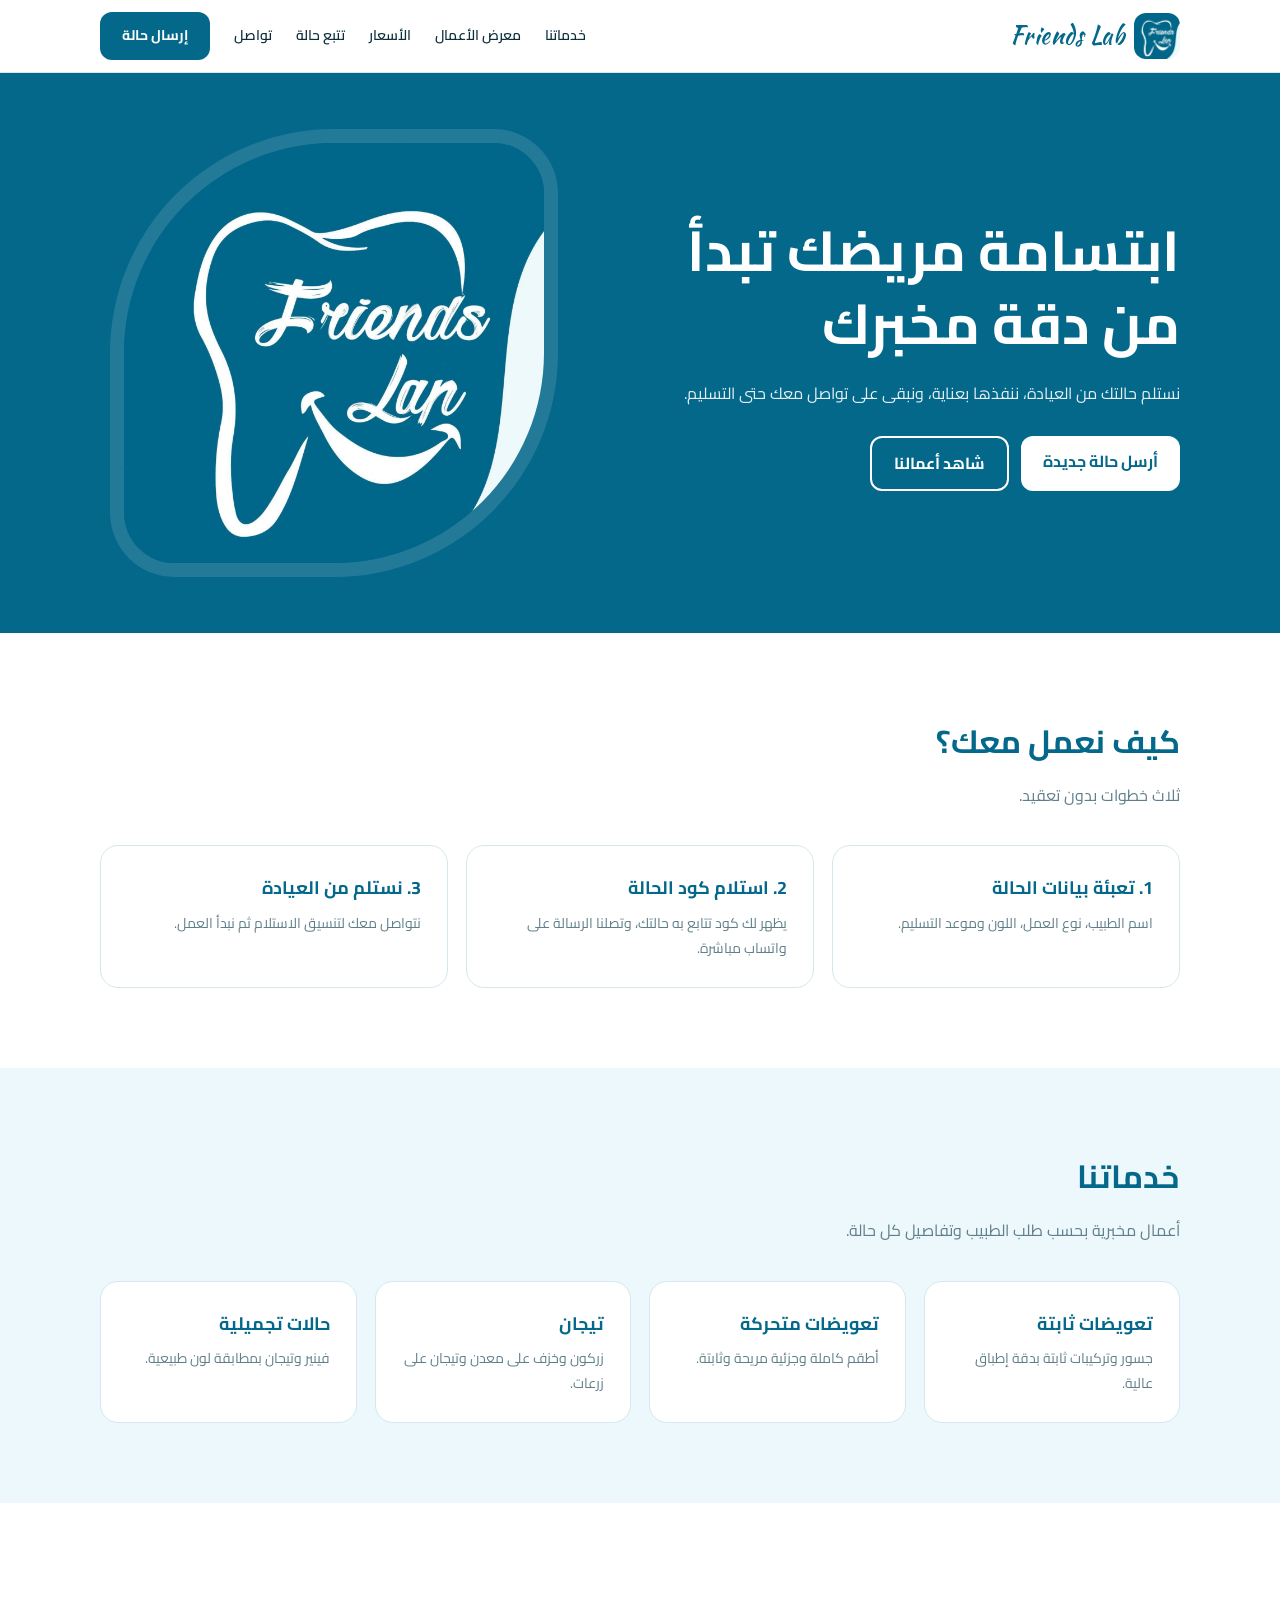
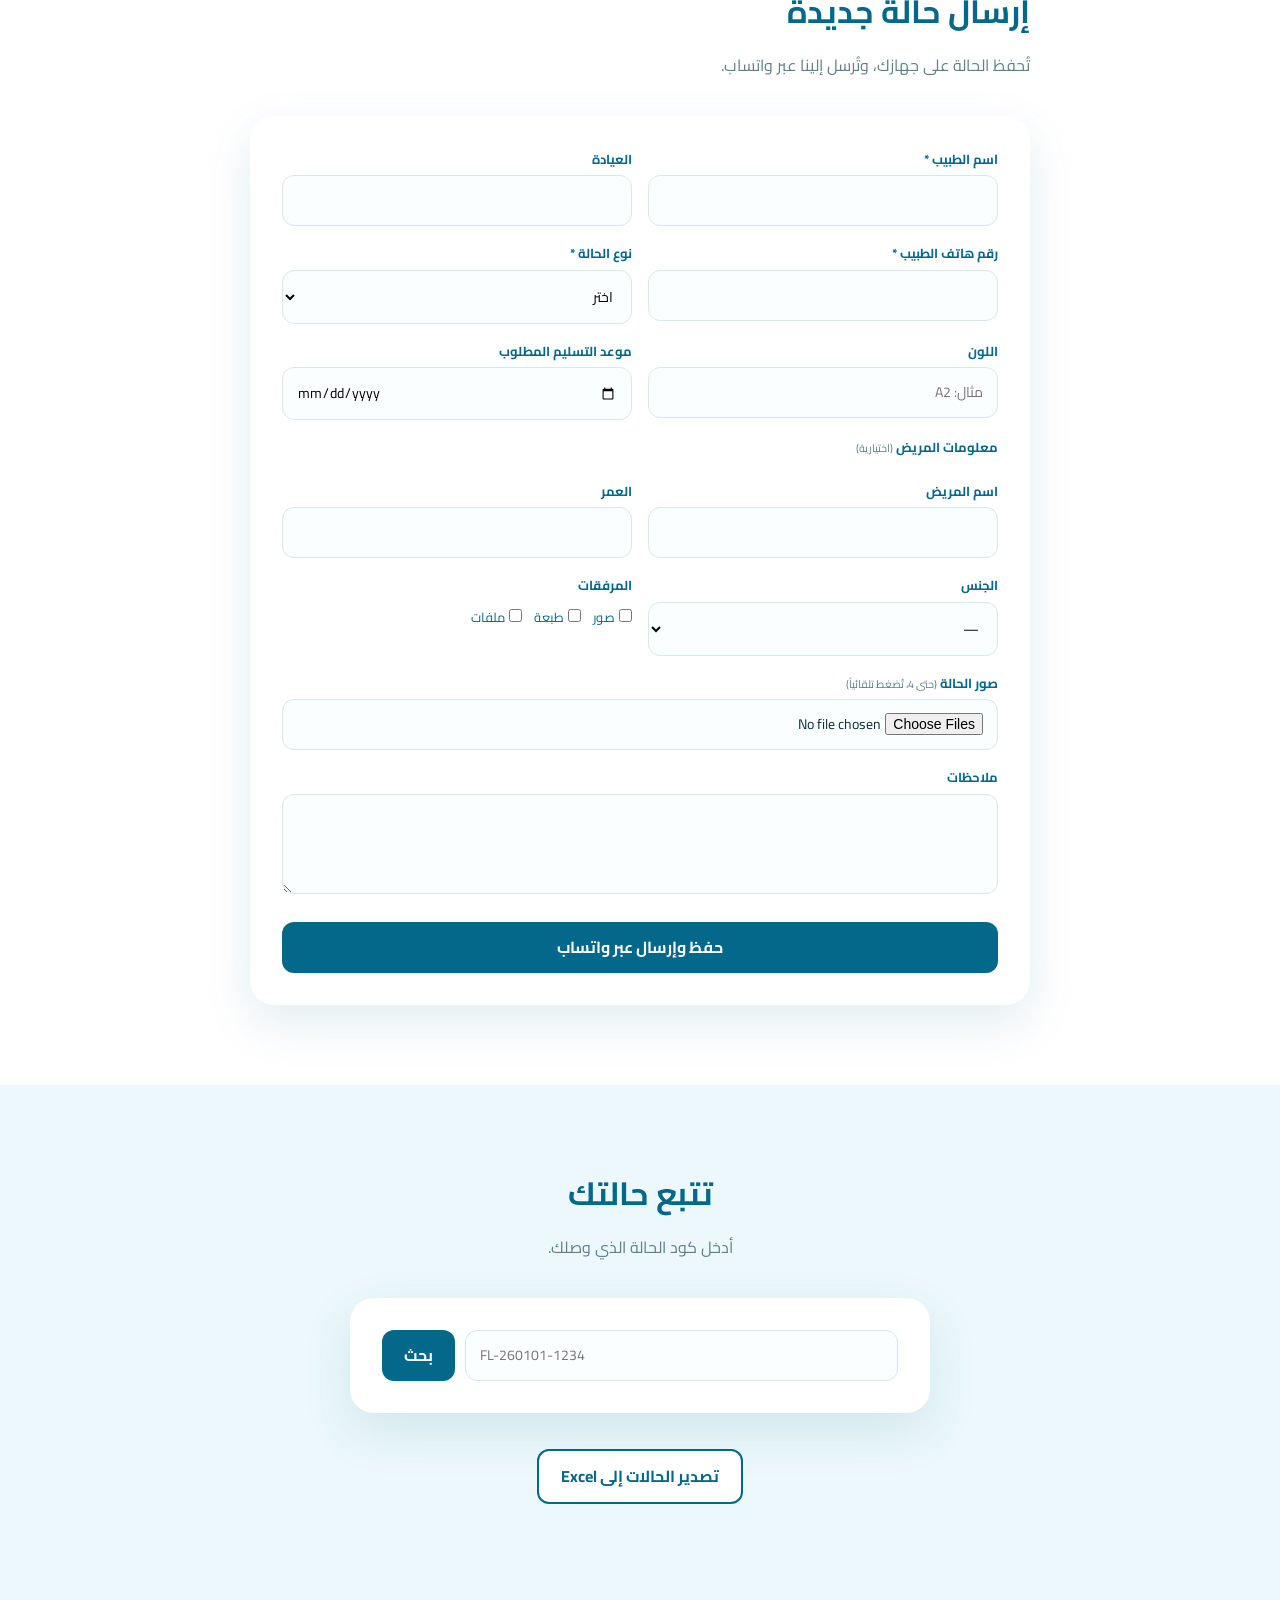
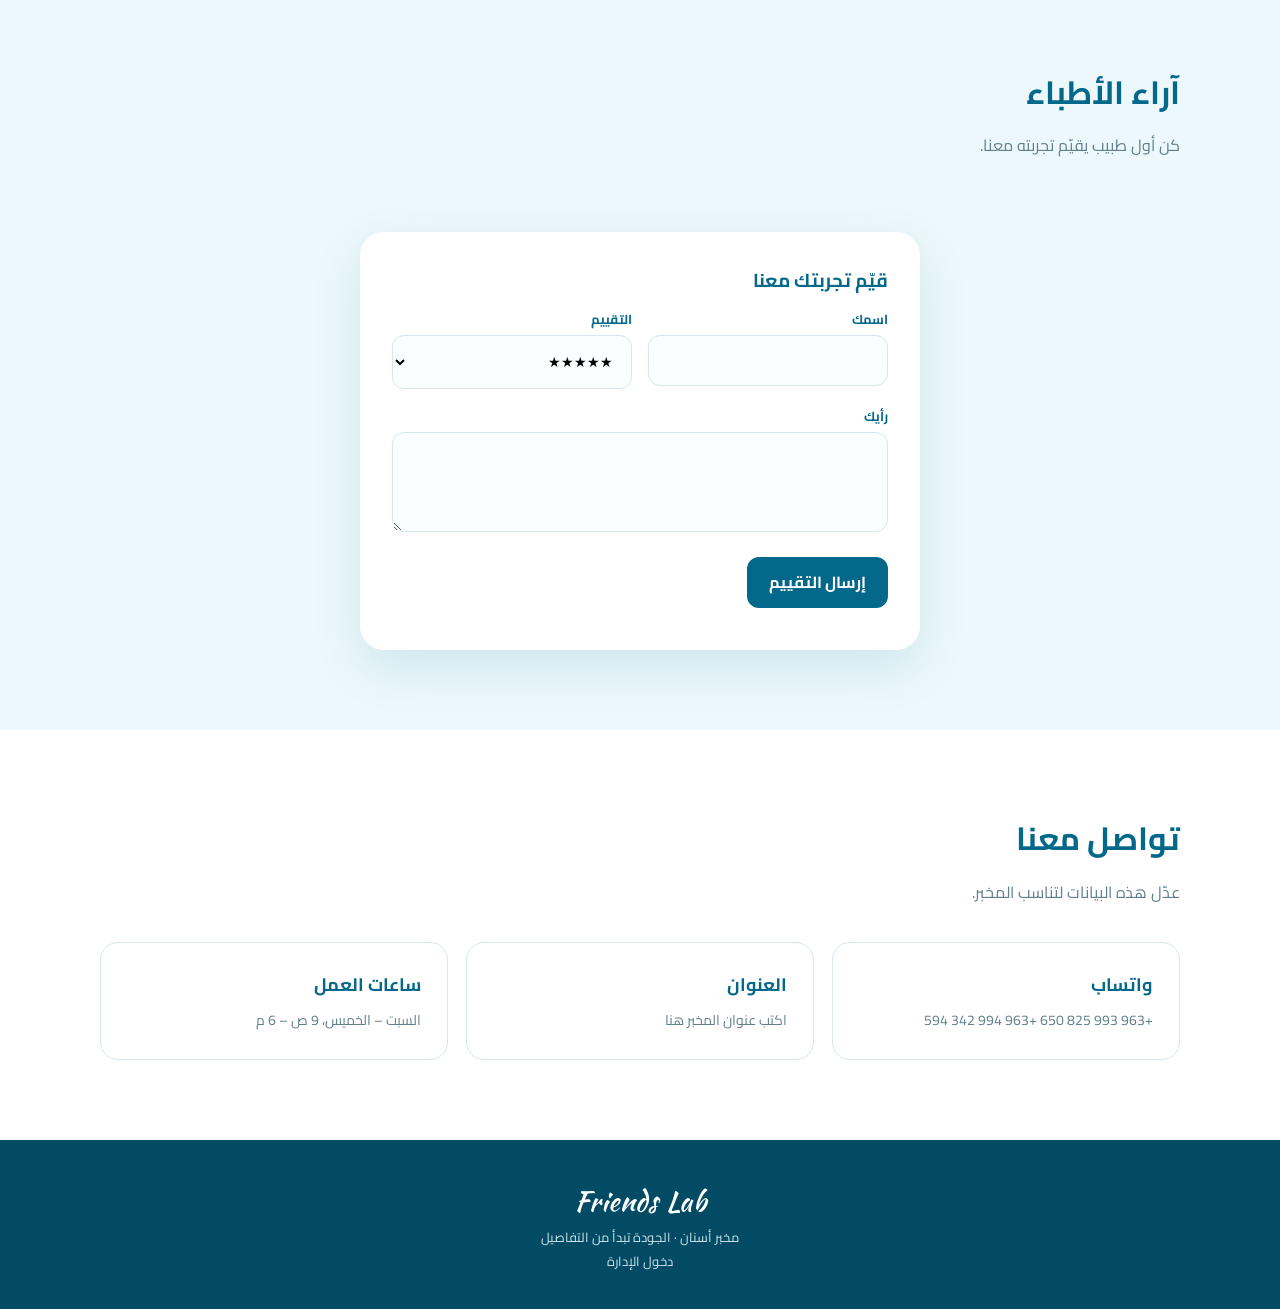
==== index.html @ d5b08482 "Add WhatsApp contact numbers to contact section" ====
<!DOCTYPE html><html lang="ar" dir="rtl"><head><meta charset="UTF-8"><meta name="viewport" content="width=device-width,initial-scale=1"><link rel="icon" href="assets/logo.jpg"><link href="https://fonts.googleapis.com/css2?family=Cairo:wght@400;600;700;800&family=Kaushan+Script&display=swap" rel="stylesheet"><link rel="stylesheet" href="css/style.css"><title>Friends Lab | مخبر أسنان</title><meta name="description" content="Friends Lab - مخبر أسنان متخصص، يسهّل استقبال الحالات من الأطباء."></head><body>
<nav><div class="wrap"><a href="index.html" class="brand script"><img src="assets/logo.jpg" alt="شعار Friends Lab">Friends Lab</a><div class="links"><a href="index.html#services">خدماتنا</a><a href="gallery.html">معرض الأعمال</a><a href="prices.html">الأسعار</a><a href="index.html#track">تتبع حالة</a><a href="index.html#contact">تواصل</a><a href="index.html#send" class="cta">إرسال حالة</a></div></div></nav>
<header class="hero"><div class="wrap"><div>
<h1>ابتسامة مريضك تبدأ من دقة مخبرك</h1>
<p>نستلم حالتك من العيادة، ننفذها بعناية، ونبقى على تواصل معك حتى التسليم.</p>
<div class="btns"><a href="#send" class="btn">أرسل حالة جديدة</a><a href="gallery.html" class="btn ghost">شاهد أعمالنا</a></div>
</div><img class="hero-logo" src="assets/logo.jpg" alt="Friends Lab"></div></header>

<section><div class="wrap"><h2>كيف نعمل معك؟</h2><p class="lead">ثلاث خطوات بدون تعقيد.</p>
<div class="grid g3">
<div class="card"><h3>1. تعبئة بيانات الحالة</h3><p>اسم الطبيب، نوع العمل، اللون وموعد التسليم.</p></div>
<div class="card"><h3>2. استلام كود الحالة</h3><p>يظهر لك كود تتابع به حالتك، وتصلنا الرسالة على واتساب مباشرة.</p></div>
<div class="card"><h3>3. نستلم من العيادة</h3><p>نتواصل معك لتنسيق الاستلام ثم نبدأ العمل.</p></div>
</div></div></section>

<section class="tint" id="services"><div class="wrap"><h2>خدماتنا</h2><p class="lead">أعمال مخبرية بحسب طلب الطبيب وتفاصيل كل حالة.</p>
<div class="grid g4">
<div class="card"><h3>تعويضات ثابتة</h3><p>جسور وتركيبات ثابتة بدقة إطباق عالية.</p></div>
<div class="card"><h3>تعويضات متحركة</h3><p>أطقم كاملة وجزئية مريحة وثابتة.</p></div>
<div class="card"><h3>تيجان</h3><p>زركون وخزف على معدن وتيجان على زرعات.</p></div>
<div class="card"><h3>حالات تجميلية</h3><p>فينير وتيجان بمطابقة لون طبيعية.</p></div>
</div></div></section>

<section id="send"><div class="wrap" style="max-width:820px"><h2>إرسال حالة جديدة</h2><p class="lead">تُحفظ الحالة على جهازك، وتُرسل إلينا عبر واتساب.</p>
<form id="caseForm"><div class="f2">
<div><label for="d">اسم الطبيب *</label><input id="d" name="doctor" required></div>
<div><label for="c">العيادة</label><input id="c" name="clinic"></div>
<div><label for="p">رقم هاتف الطبيب *</label><input id="p" name="phone" type="tel" required></div>
<div><label for="t">نوع الحالة *</label><select id="t" name="type" required><option value="">اختر</option><option>تاج</option><option>جسر</option><option>تعويض متحرك</option><option>تجميلي</option><option>أخرى</option></select></div>
<div><label for="s">اللون</label><input id="s" name="shade" placeholder="مثال: A2"></div>
<div><label for="du">موعد التسليم المطلوب</label><input id="du" name="due" type="date"></div>
<div class="full"><label>معلومات المريض <small style="font-weight:400;color:var(--muted)">(اختيارية)</small></label></div>
<div><label for="pt">اسم المريض</label><input id="pt" name="patient"></div>
<div><label for="ag">العمر</label><input id="ag" name="age" type="number" min="0" max="120"></div>
<div><label for="ge">الجنس</label><select id="ge" name="gender"><option value="">—</option><option>ذكر</option><option>أنثى</option></select></div>
<div><label>المرفقات</label><label class="chk"><input type="checkbox" name="att" value="صور">صور</label><label class="chk"><input type="checkbox" name="att" value="طبعة">طبعة</label><label class="chk"><input type="checkbox" name="att" value="ملفات أخرى">ملفات</label></div>
<div class="full"><label for="im">صور الحالة <small style="font-weight:400;color:var(--muted)">(حتى 4، تُضغط تلقائياً)</small></label><input id="im" name="im" type="file" accept="image/*" multiple></div>
<div class="full"><label for="n">ملاحظات</label><textarea id="n" name="notes"></textarea></div>
</div>
<button class="btn" style="width:100%;margin-top:20px">حفظ وإرسال عبر واتساب</button>
<div class="done" id="done"><h3>تم حفظ الحالة</h3><div class="code" id="codeOut"></div><p>اطبع الورقة وأرفقها مع الحالة، واكتب الكود على الحالة الفيزيائية.</p><div class="btns" style="justify-content:center"><a class="btn" id="sheetLink" target="_blank">ورقة الحالة (طباعة / PDF)</a><a class="btn wa" id="waLink" target="_blank" rel="noopener">أرسل عبر واتساب</a></div><p style="margin-top:10px;font-size:13px">أرفق صور الحالة في محادثة واتساب.</p></div>
</form></div></section>

<section class="tint" id="track"><div class="wrap" style="max-width:620px;text-align:center"><h2>تتبع حالتك</h2><p class="lead" style="margin-inline:auto">أدخل كود الحالة الذي وصلك.</p>
<form id="trackForm" class="row"><input id="trackCode" placeholder="FL-260101-1234" style="direction:ltr" required><button class="btn">بحث</button></form><div id="trackOut"></div>
<button class="btn ghost" id="exportBtn" style="margin-top:20px">تصدير الحالات إلى Excel</button></div></section>

<section class="tint"><div class="wrap"><h2>آراء الأطباء</h2><div class="grid g3" id="reviews"></div>
<form id="reviewForm" style="max-width:560px;margin:36px auto 0"><h3 style="color:var(--blue);margin-bottom:10px">قيّم تجربتك معنا</h3><div class="f2"><div><label for="rn">اسمك</label><input id="rn" name="name" required></div><div><label for="rs">التقييم</label><select id="rs" name="stars"><option value="5">★★★★★</option><option value="4">★★★★☆</option><option value="3">★★★☆☆</option></select></div><div class="full"><label for="rt">رأيك</label><textarea id="rt" name="text" required></textarea></div></div><button class="btn" style="margin-top:16px">إرسال التقييم</button><p id="rthanks" style="margin-top:10px;color:var(--muted)"></p></form></div></section>
<section id="contact"><div class="wrap"><h2>تواصل معنا</h2><p class="lead">عدّل هذه البيانات لتناسب المخبر.</p>
<div class="grid g3"><div class="card"><h3>واتساب</h3><p><a data-wa target="_blank" rel="noopener">+963 993 825 650
+963 994 342 594</a></p></div><div class="card"><h3>العنوان</h3><p>اكتب عنوان المخبر هنا</p></div><div class="card"><h3>ساعات العمل</h3><p>السبت – الخميس، 9 ص – 6 م</p></div></div></div></section>
<footer><div class="script">Friends Lab</div><p>مخبر أسنان · الجودة تبدأ من التفاصيل</p><p><a href="admin.html">دخول الإدارة</a></p></footer><script src="js/main.js"></script></body></html>
---- css/style.css ----
/* هوية Friends Lab: أزرق البترول من الشعار + أبيض + جليدي فاتح */
:root{--blue:#04688a;--deep:#034b64;--ice:#ecf8fb;--ink:#0d2f3b;--muted:#5f7f8a;--line:#d5e8ee;--r:18px}
*{box-sizing:border-box;margin:0;padding:0}
html{scroll-behavior:smooth}
body{font-family:Cairo,sans-serif;background:#fff;color:var(--ink);line-height:1.8}
a{color:inherit;text-decoration:none}
.script{font-family:'Kaushan Script',cursive;letter-spacing:.5px}
.wrap{max-width:1120px;margin:auto;padding:0 20px}
section{padding:80px 0}
h2{font-size:32px;color:var(--blue);margin-bottom:10px}
.lead{color:var(--muted);max-width:620px;margin-bottom:36px}
nav{position:sticky;top:0;z-index:50;background:rgba(255,255,255,.95);backdrop-filter:blur(10px);border-bottom:1px solid var(--line)}
nav .wrap{display:flex;align-items:center;justify-content:space-between;height:72px}
.brand{display:flex;align-items:center;gap:10px;color:var(--blue);font-size:24px}
.brand img{width:46px;height:46px;border-radius:12px}
.links{display:flex;gap:24px;align-items:center;font-size:14px;font-weight:600}
.links a:hover{color:var(--blue)}
.links .cta,.btn{background:var(--blue);color:#fff;padding:11px 22px;border-radius:12px;border:0;cursor:pointer;font:inherit;font-weight:700;display:inline-block}
.btn:hover,.cta:hover{background:var(--deep)}
.btn.ghost{background:#fff;color:var(--blue);border:2px solid var(--blue)}
.btn.wa{background:#1faa59}
.hero{background:var(--blue);color:#fff;padding:0;overflow:hidden}
.hero .wrap{display:grid;grid-template-columns:1.1fr .9fr;gap:40px;align-items:center;min-height:560px}
.hero h1{font-size:clamp(34px,5vw,56px);line-height:1.3;margin-bottom:18px}
.hero p{opacity:.9;max-width:520px;margin-bottom:28px}
.hero .btn{background:#fff;color:var(--blue)}
.hero .btn.ghost{background:transparent;color:#fff;border-color:#fff}
.hero-logo{border-radius:50% 12% 50% 12%;width:100%;max-width:420px;margin:auto;display:block;box-shadow:0 0 0 14px rgba(255,255,255,.12)}
.btns{display:flex;gap:12px;flex-wrap:wrap}
.grid{display:grid;gap:18px}
.g3{grid-template-columns:repeat(3,1fr)}.g4{grid-template-columns:repeat(4,1fr)}
.card{border:1px solid var(--line);border-radius:var(--r);padding:26px;background:#fff}
.card h3{color:var(--blue);font-size:18px;margin-bottom:6px}
.card p{color:var(--muted);font-size:14px}
.tint{background:var(--ice)}
form{background:#fff;border-radius:24px;padding:32px;box-shadow:0 18px 50px rgba(4,104,138,.12)}
.f2{display:grid;grid-template-columns:1fr 1fr;gap:16px}
.full{grid-column:1/-1}
label{display:block;font-size:13px;font-weight:700;color:var(--blue);margin-bottom:4px}
input,select,textarea{width:100%;padding:12px 14px;border:1px solid var(--line);border-radius:12px;font:inherit;font-size:14px;background:#fbfeff}
input:focus,select:focus,textarea:focus{outline:2px solid var(--blue);border-color:var(--blue)}
textarea{min-height:100px}
.done{display:none;margin-top:20px;background:var(--ice);border-radius:16px;padding:22px;text-align:center}
.done.on{display:block}
.code{display:inline-block;background:#fff;padding:8px 18px;border-radius:10px;font-weight:800;font-size:20px;color:var(--blue);margin:8px 0;direction:ltr}
.row{display:flex;gap:10px}.row input{flex:1}
#trackOut{margin-top:16px;color:var(--muted)}
.filters{display:flex;gap:10px;flex-wrap:wrap;margin-bottom:28px}
.filters button{border:1px solid var(--line);background:#fff;padding:8px 18px;border-radius:30px;cursor:pointer;font:inherit;font-weight:600;color:var(--blue)}
.filters button.on{background:var(--blue);color:#fff}
.work{aspect-ratio:4/3;border-radius:var(--r);background:linear-gradient(135deg,var(--ice),#cfe9f1);position:relative;overflow:hidden;cursor:zoom-in}
.work img{width:100%;height:100%;object-fit:cover;display:block}
.work span{position:absolute;inset:auto 0 0;background:linear-gradient(transparent,rgba(3,75,100,.85));color:#fff;padding:22px 14px 10px;font-weight:700;font-size:14px}
#lb{position:fixed;inset:0;background:rgba(3,40,55,.92);display:none;place-items:center;z-index:99;cursor:zoom-out;padding:20px}
#lb.on{display:grid}#lb img{max-width:100%;max-height:90vh;border-radius:12px}
footer{background:var(--deep);color:#cfe6ee;text-align:center;padding:36px 20px;font-size:13px}
footer .script{font-size:28px;color:#fff}
@media(max-width:860px){.links a:not(.cta){display:none}.hero .wrap,.g3,.f2{grid-template-columns:1fr}.hero-logo{max-width:280px;order:-1;margin-top:30px}.g4{grid-template-columns:1fr 1fr}.row{flex-direction:column}}
[hidden]{display:none!important}
.stars{color:#e5a900;letter-spacing:2px}
input[type=checkbox]{width:auto;margin-left:4px}
.chk{font-weight:400;display:inline-block;margin-left:12px}
.tblw{overflow-x:auto}
.tbl{width:100%;border-collapse:collapse;font-size:14px}
.tbl th,.tbl td{padding:10px;border-bottom:1px solid var(--line);text-align:right;white-space:nowrap}
.tbl th{color:var(--blue)}.tbl .btn{padding:6px 12px;font-size:12px}
.sheet{width:148mm;min-height:210mm;margin:20px auto;background:#fff;border:1px solid var(--line);padding:10mm;font-size:12px;line-height:1.8}
.sh-head{display:flex;justify-content:space-between;align-items:center;border-bottom:3px solid var(--blue);padding-bottom:8px;margin-bottom:10px}
.sh-head img{width:54px;border-radius:12px}
.sh-code{font-size:22px;font-weight:800;color:var(--blue);direction:ltr}
.sh-grid{display:grid;grid-template-columns:1fr 1fr;gap:4px 16px}
.sh-grid div{border-bottom:1px dotted #8fb3c0}
.sh-grid b,.sh-box b{color:var(--blue)}
.sh-box{margin-top:10px}.sh-box span{margin-left:14px;display:inline-block}
.lines{min-height:42mm;border:1px solid var(--blue);border-radius:8px;padding:6px 10px;white-space:pre-wrap;background:repeating-linear-gradient(transparent 0 23px,#cfe3ea 23px 24px)}
.sh-foot{margin-top:10px;font-size:10px;color:var(--muted);text-align:center}
@media(max-width:600px){.sheet{width:auto;padding:16px}}
@media print{@page{size:A5;margin:0}nav,footer,.noprint{display:none!important}body{background:#fff}.sheet{margin:0;border:0;width:148mm;height:210mm;padding:10mm}}
.imgs img{height:28mm;border-radius:6px;margin:2px 4px 0 0;border:1px solid var(--line)}
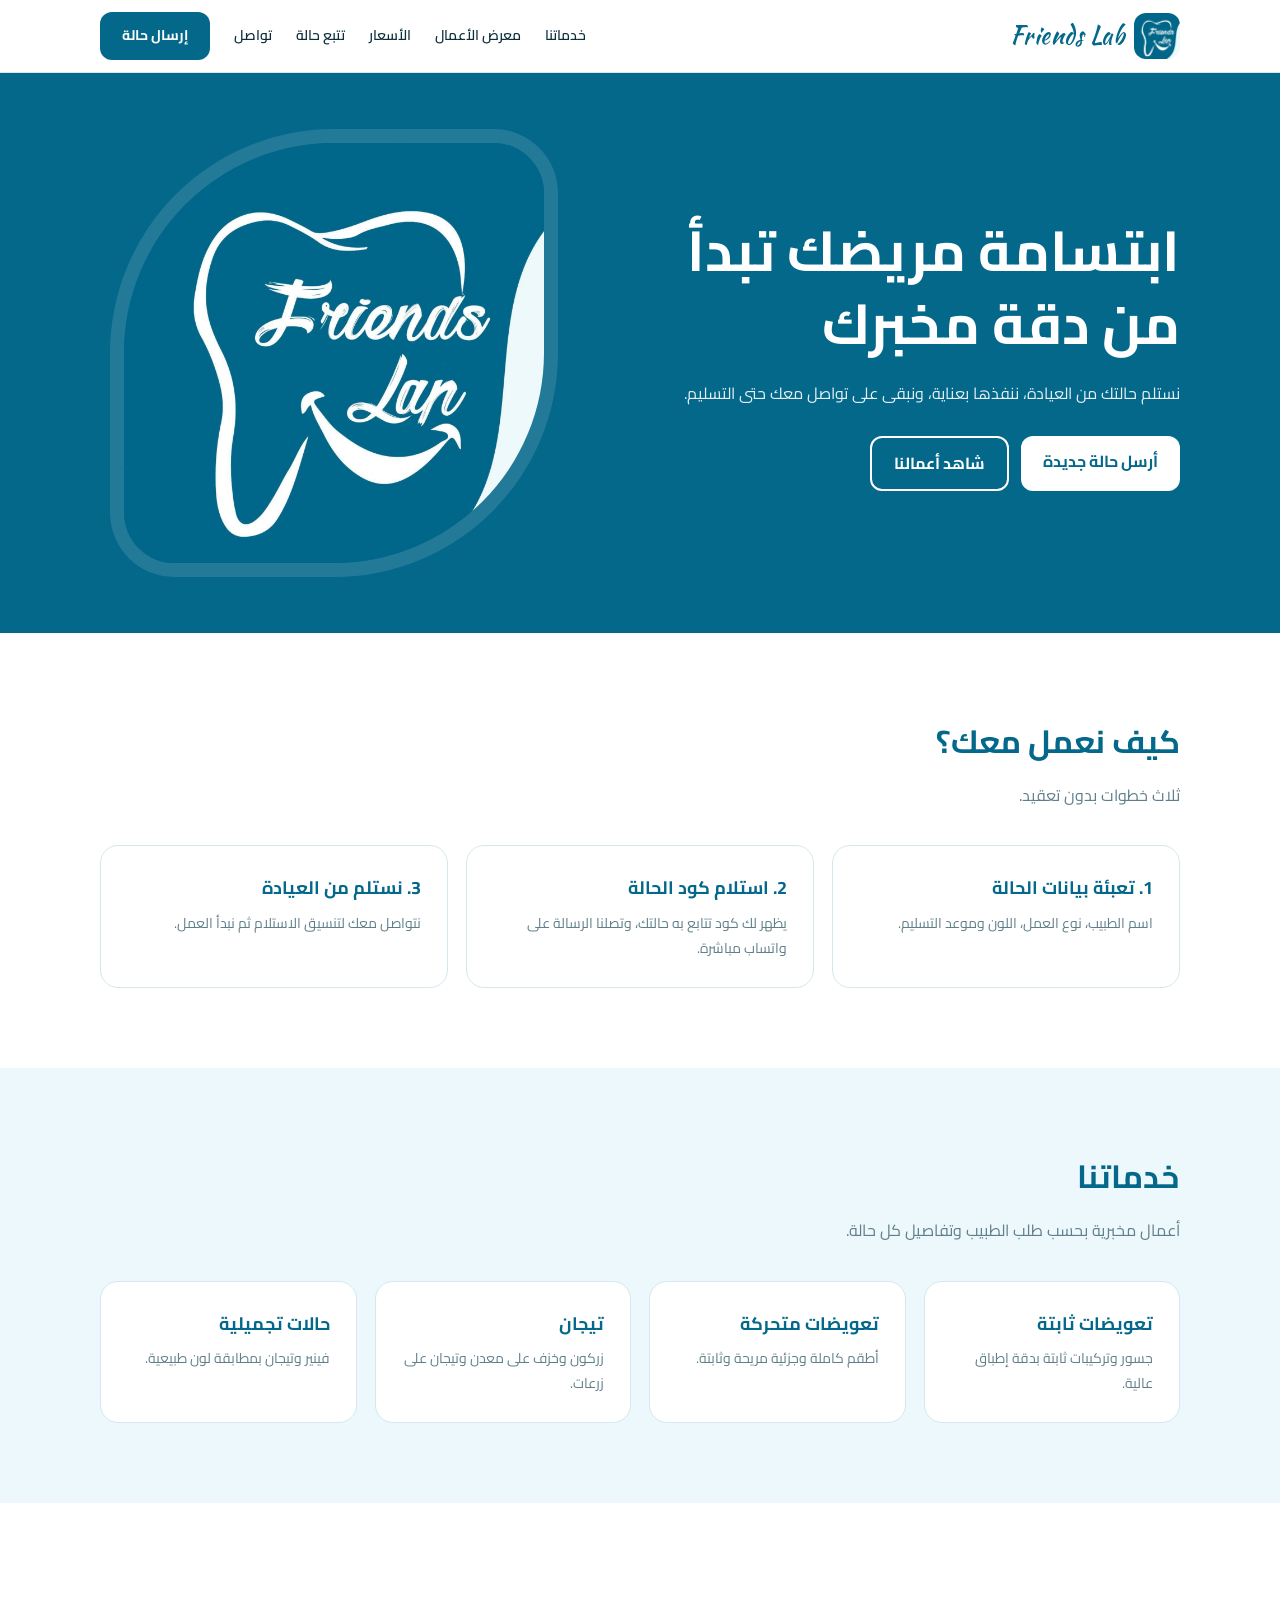
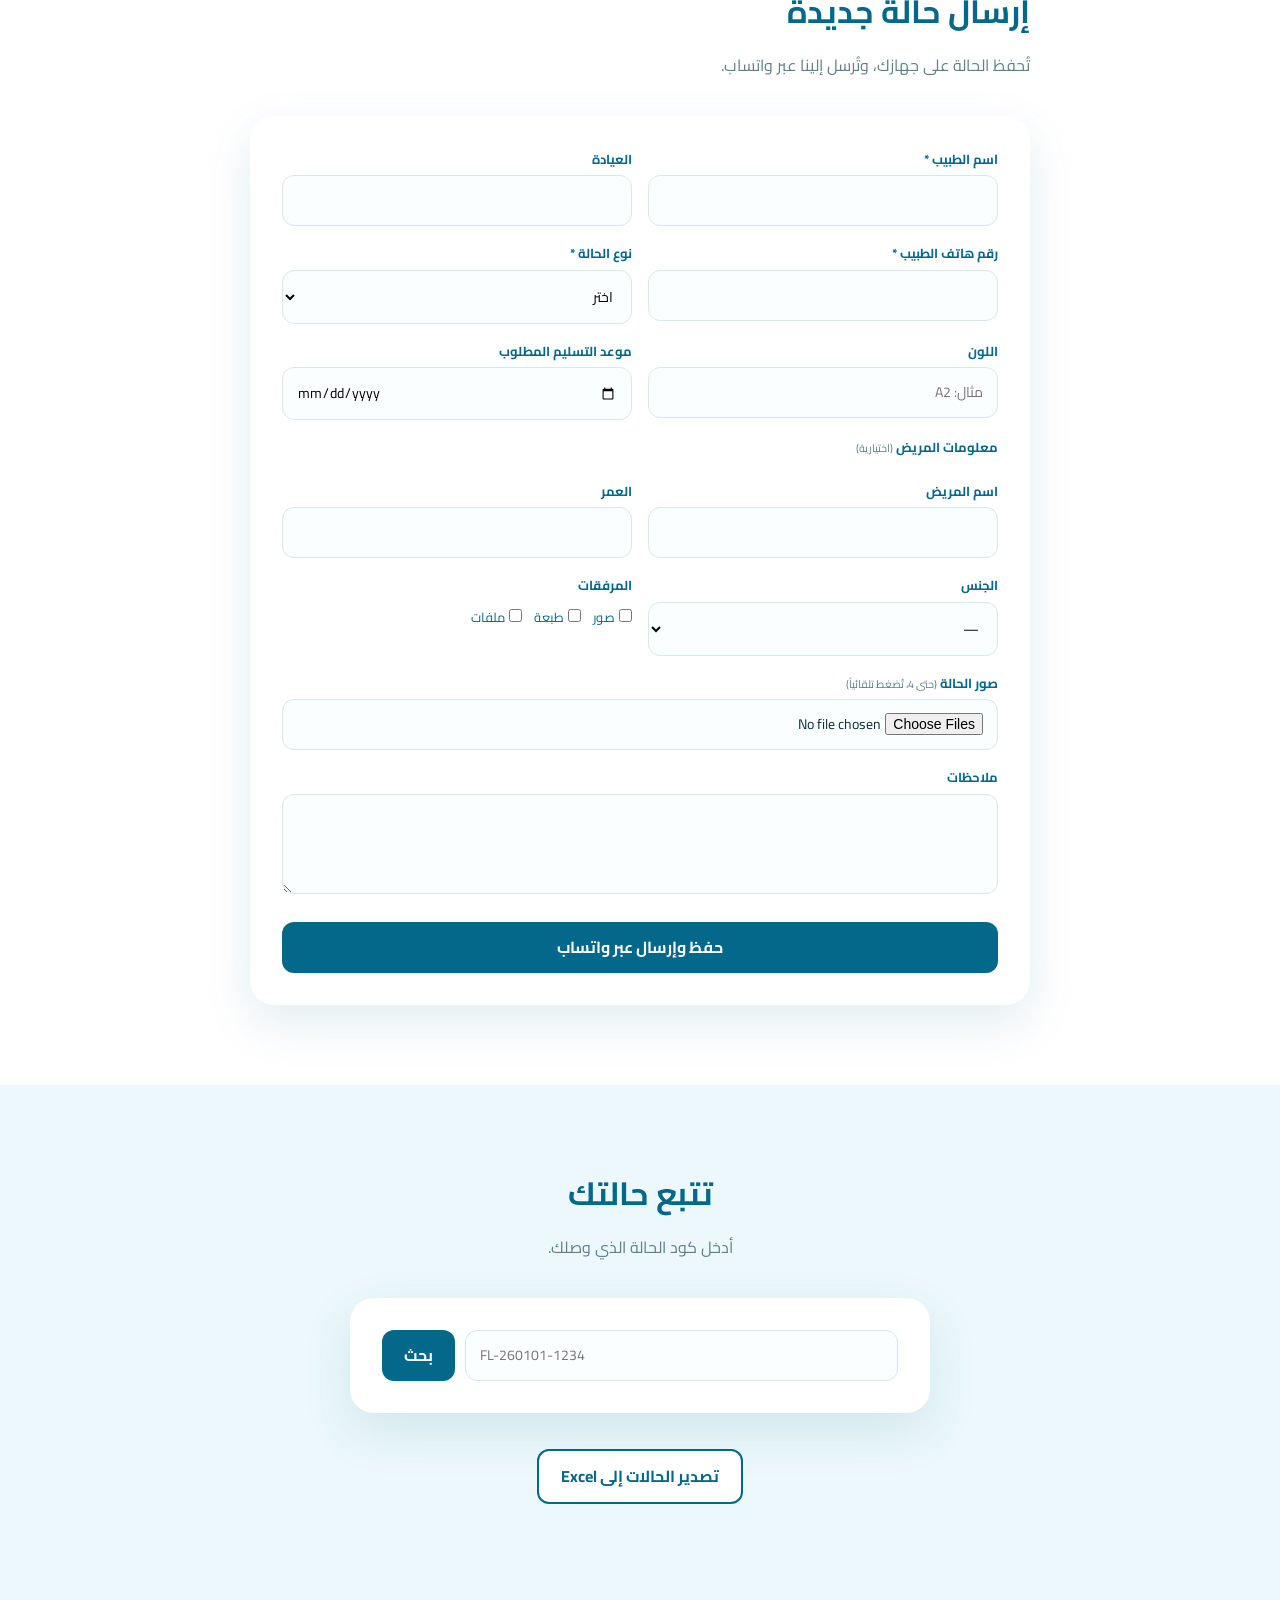
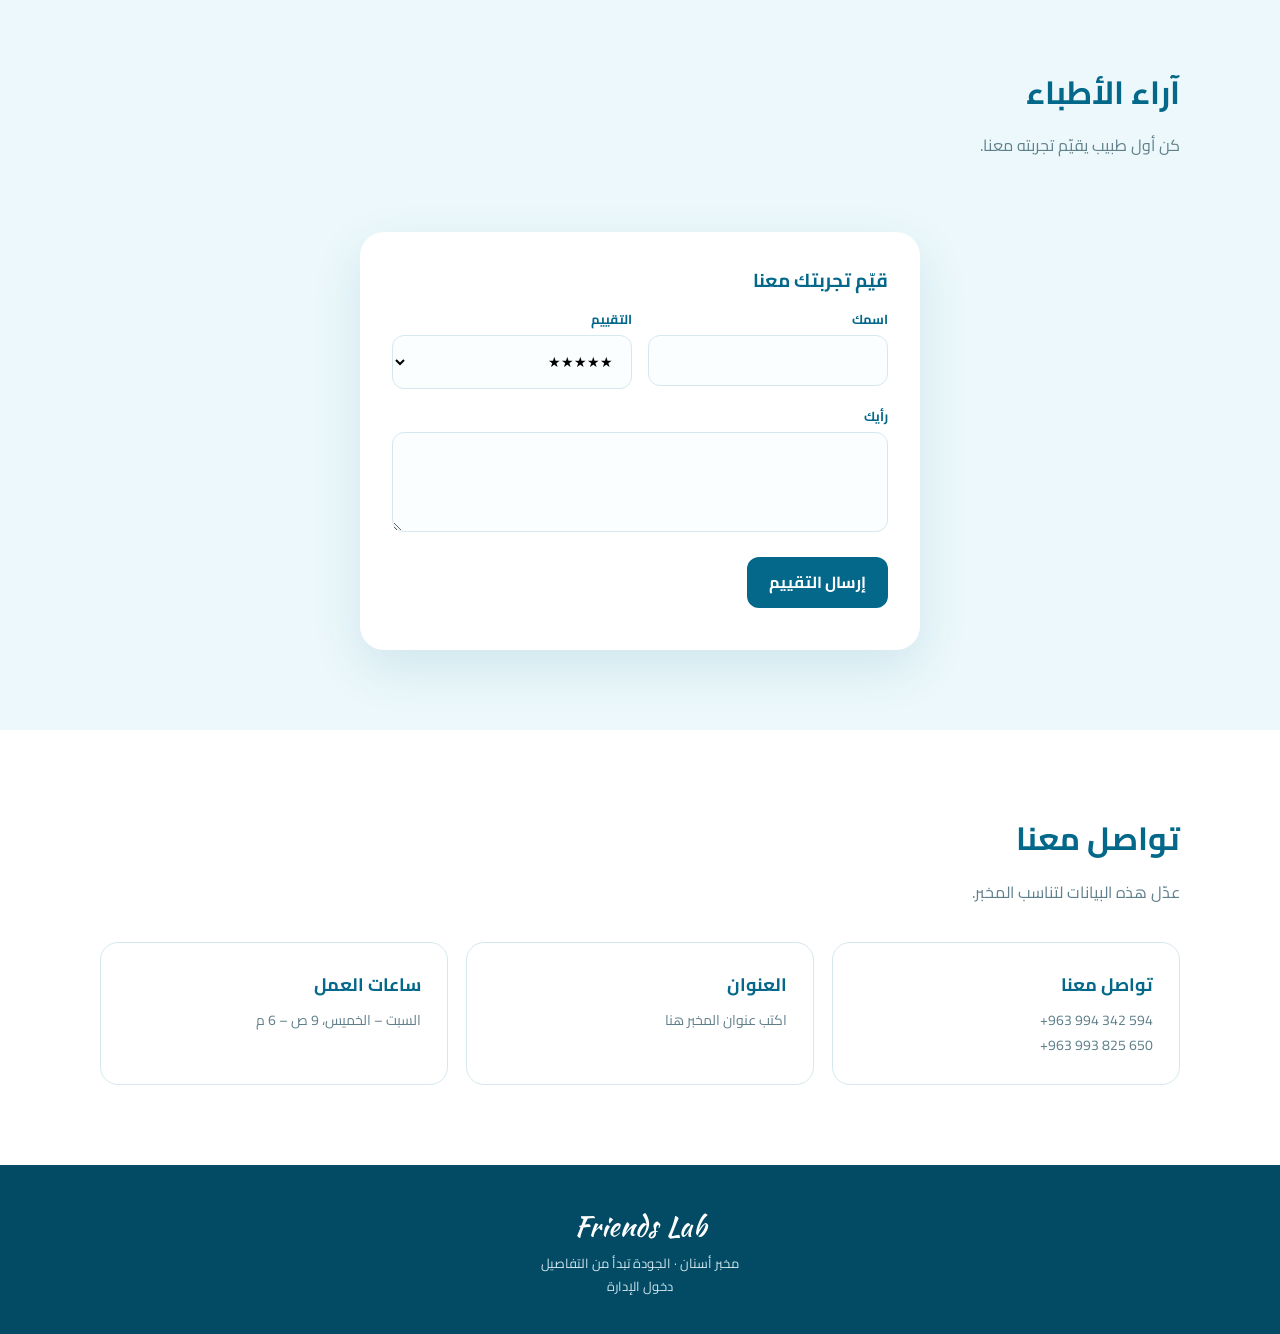
==== commit b594f35b: "Update index.html" ====
--- a/index.html
+++ b/index.html
@@ -48,6 +48,5 @@
 <section class="tint"><div class="wrap"><h2>آراء الأطباء</h2><div class="grid g3" id="reviews"></div>
 <form id="reviewForm" style="max-width:560px;margin:36px auto 0"><h3 style="color:var(--blue);margin-bottom:10px">قيّم تجربتك معنا</h3><div class="f2"><div><label for="rn">اسمك</label><input id="rn" name="name" required></div><div><label for="rs">التقييم</label><select id="rs" name="stars"><option value="5">★★★★★</option><option value="4">★★★★☆</option><option value="3">★★★☆☆</option></select></div><div class="full"><label for="rt">رأيك</label><textarea id="rt" name="text" required></textarea></div></div><button class="btn" style="margin-top:16px">إرسال التقييم</button><p id="rthanks" style="margin-top:10px;color:var(--muted)"></p></form></div></section>
 <section id="contact"><div class="wrap"><h2>تواصل معنا</h2><p class="lead">عدّل هذه البيانات لتناسب المخبر.</p>
-<div class="grid g3"><div class="card"><h3>واتساب</h3><p><a data-wa target="_blank" rel="noopener">+963 993 825 650
-+963 994 342 594</a></p></div><div class="card"><h3>العنوان</h3><p>اكتب عنوان المخبر هنا</p></div><div class="card"><h3>ساعات العمل</h3><p>السبت – الخميس، 9 ص – 6 م</p></div></div></div></section>
+<div class="grid g3"><div class="card"><h3>تواصل معنا</h3><p><a href="https://wa.me/963994342594" target="_blank" rel="noopener" dir="ltr">+963 994 342 594</a></p><p><a href="https://wa.me/963993825650" target="_blank" rel="noopener" dir="ltr">+963 993 825 650</a></p></div><div class="card"><h3>العنوان</h3><p>اكتب عنوان المخبر هنا</p></div><div class="card"><h3>ساعات العمل</h3><p>السبت – الخميس، 9 ص – 6 م</p></div></div></div></section>
 <footer><div class="script">Friends Lab</div><p>مخبر أسنان · الجودة تبدأ من التفاصيل</p><p><a href="admin.html">دخول الإدارة</a></p></footer><script src="js/main.js"></script></body></html>
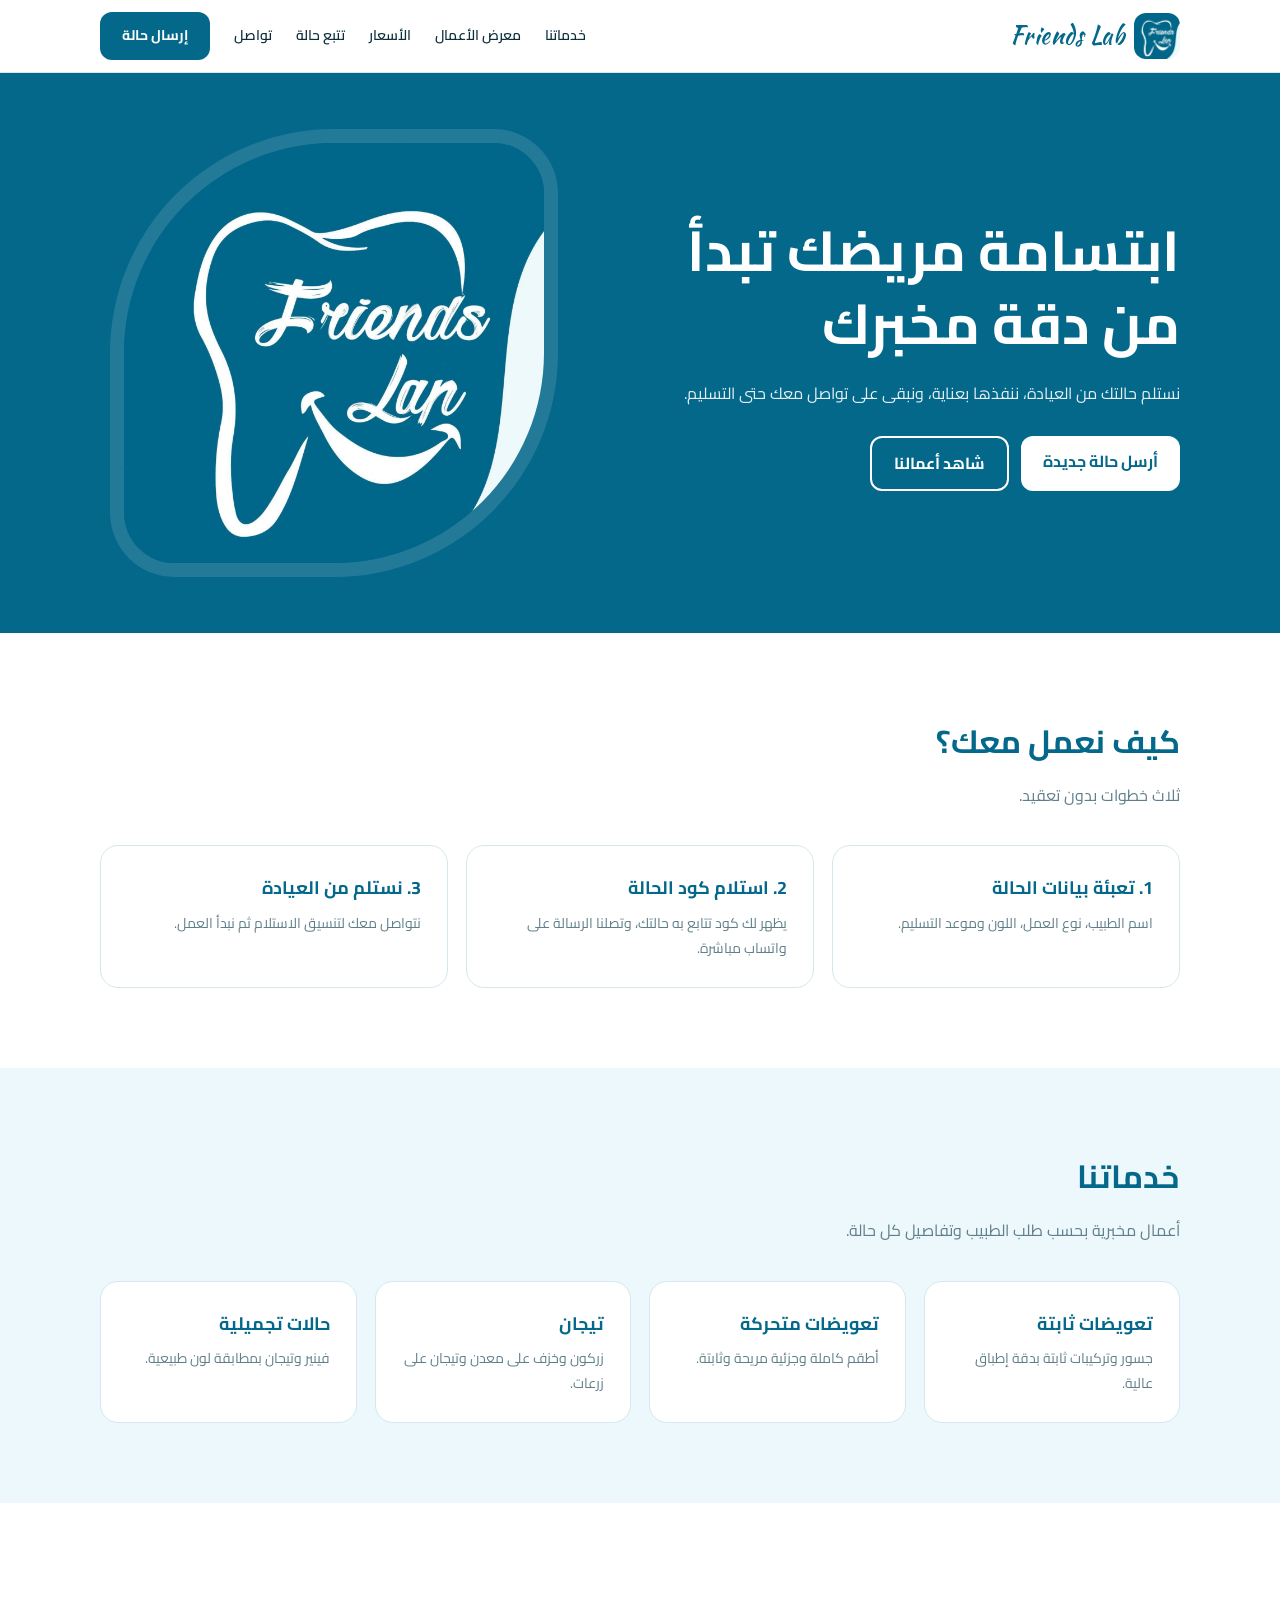
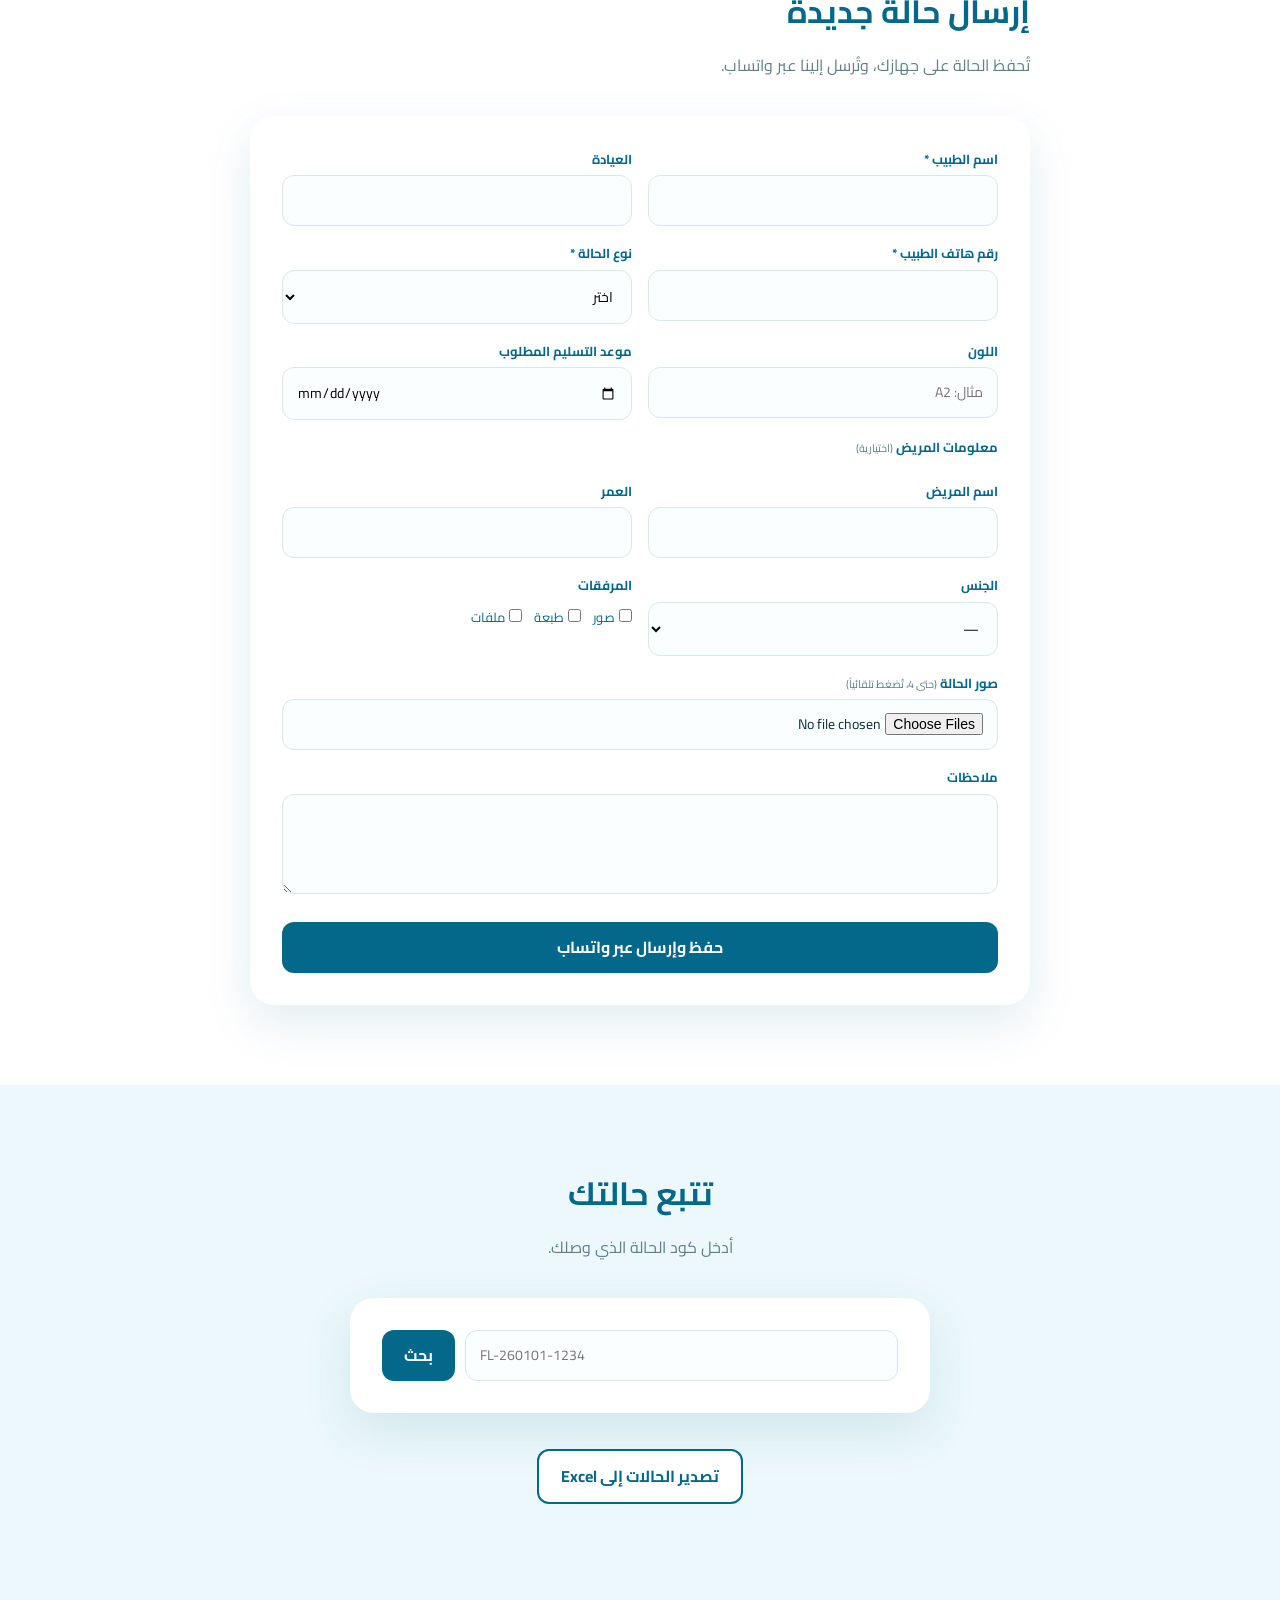
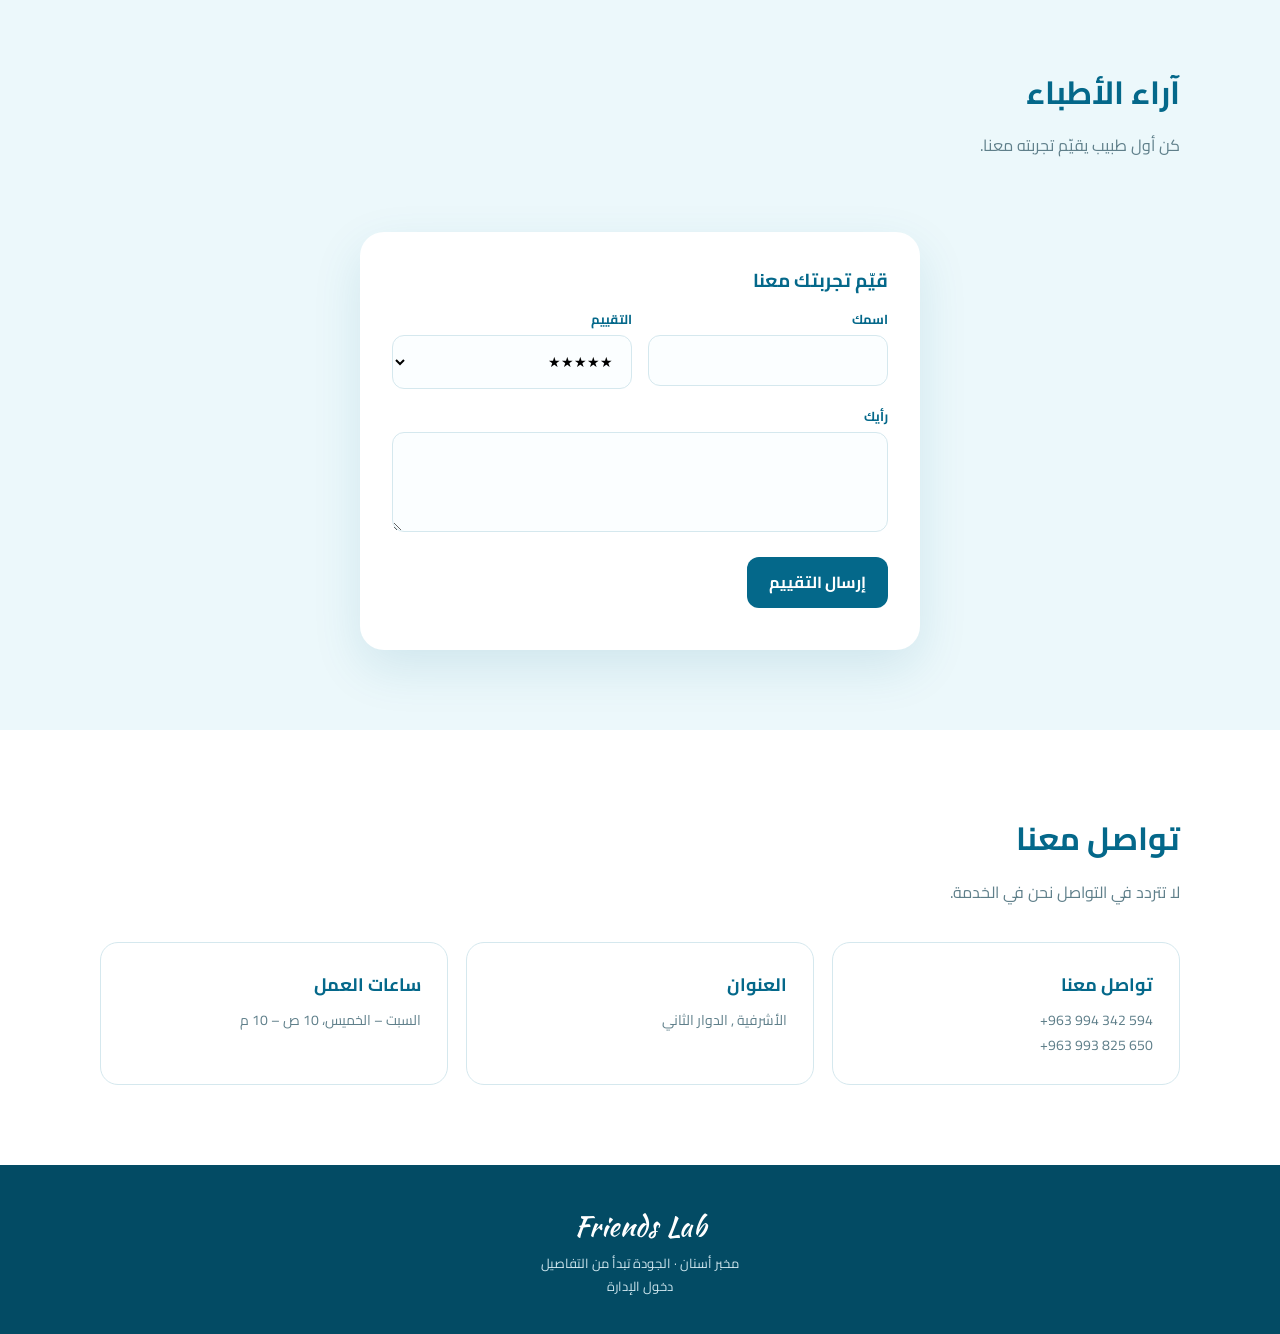
==== commit 2ae7100c: "Revise contact section details and messaging Updated contact section with new information and improv" ====
--- a/index.html
+++ b/index.html
@@ -47,6 +47,6 @@
 
 <section class="tint"><div class="wrap"><h2>آراء الأطباء</h2><div class="grid g3" id="reviews"></div>
 <form id="reviewForm" style="max-width:560px;margin:36px auto 0"><h3 style="color:var(--blue);margin-bottom:10px">قيّم تجربتك معنا</h3><div class="f2"><div><label for="rn">اسمك</label><input id="rn" name="name" required></div><div><label for="rs">التقييم</label><select id="rs" name="stars"><option value="5">★★★★★</option><option value="4">★★★★☆</option><option value="3">★★★☆☆</option></select></div><div class="full"><label for="rt">رأيك</label><textarea id="rt" name="text" required></textarea></div></div><button class="btn" style="margin-top:16px">إرسال التقييم</button><p id="rthanks" style="margin-top:10px;color:var(--muted)"></p></form></div></section>
-<section id="contact"><div class="wrap"><h2>تواصل معنا</h2><p class="lead">عدّل هذه البيانات لتناسب المخبر.</p>
-<div class="grid g3"><div class="card"><h3>تواصل معنا</h3><p><a href="https://wa.me/963994342594" target="_blank" rel="noopener" dir="ltr">+963 994 342 594</a></p><p><a href="https://wa.me/963993825650" target="_blank" rel="noopener" dir="ltr">+963 993 825 650</a></p></div><div class="card"><h3>العنوان</h3><p>اكتب عنوان المخبر هنا</p></div><div class="card"><h3>ساعات العمل</h3><p>السبت – الخميس، 9 ص – 6 م</p></div></div></div></section>
+<section id="contact"><div class="wrap"><h2>تواصل معنا</h2><p class="lead">لا تتردد في التواصل نحن في الخدمة.</p>
+<div class="grid g3"><div class="card"><h3>تواصل معنا</h3><p><a href="https://wa.me/963994342594" target="_blank" rel="noopener" dir="ltr">+963 994 342 594</a></p><p><a href="https://wa.me/963993825650" target="_blank" rel="noopener" dir="ltr">+963 993 825 650</a></p></div><div class="card"><h3>العنوان</h3><p>الأشرفية , الدوار الثاني</p></div><div class="card"><h3>ساعات العمل</h3><p>السبت – الخميس، 10 ص – 10 م</p></div></div></div></section>
 <footer><div class="script">Friends Lab</div><p>مخبر أسنان · الجودة تبدأ من التفاصيل</p><p><a href="admin.html">دخول الإدارة</a></p></footer><script src="js/main.js"></script></body></html>
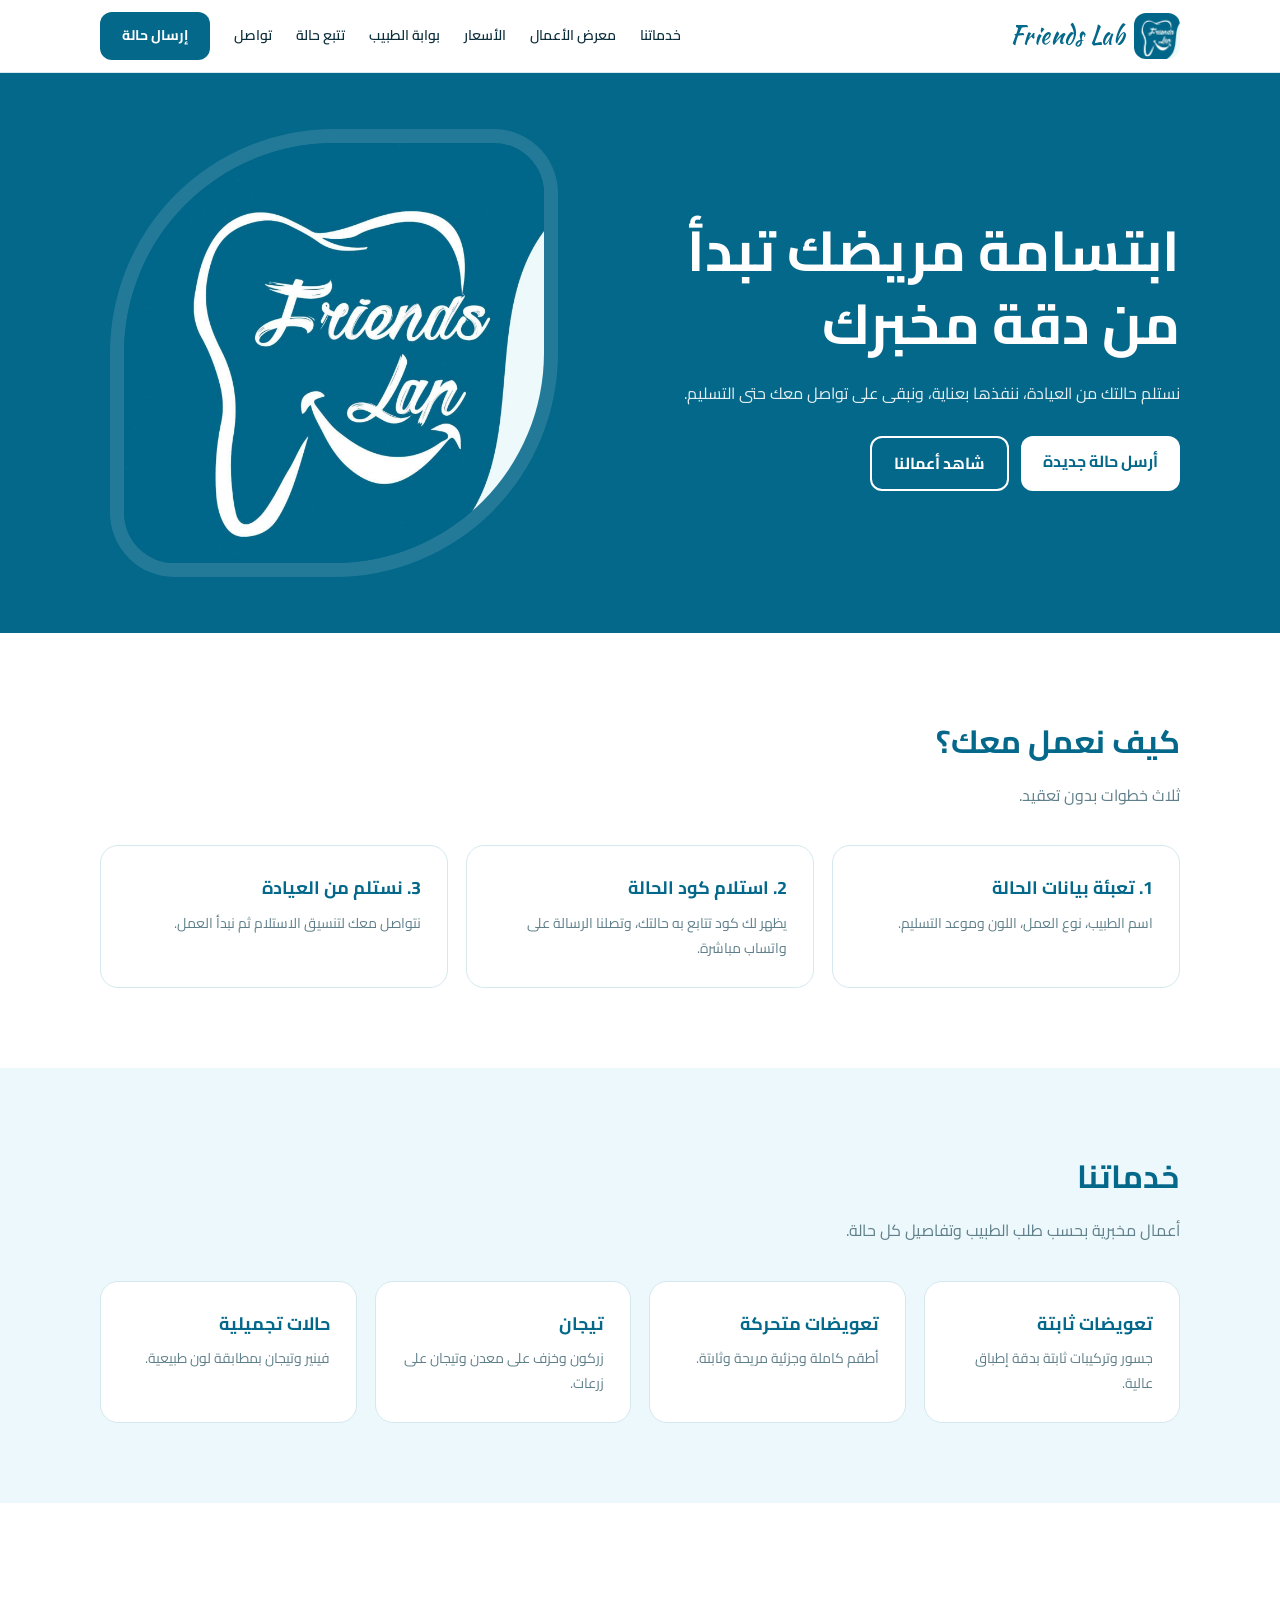
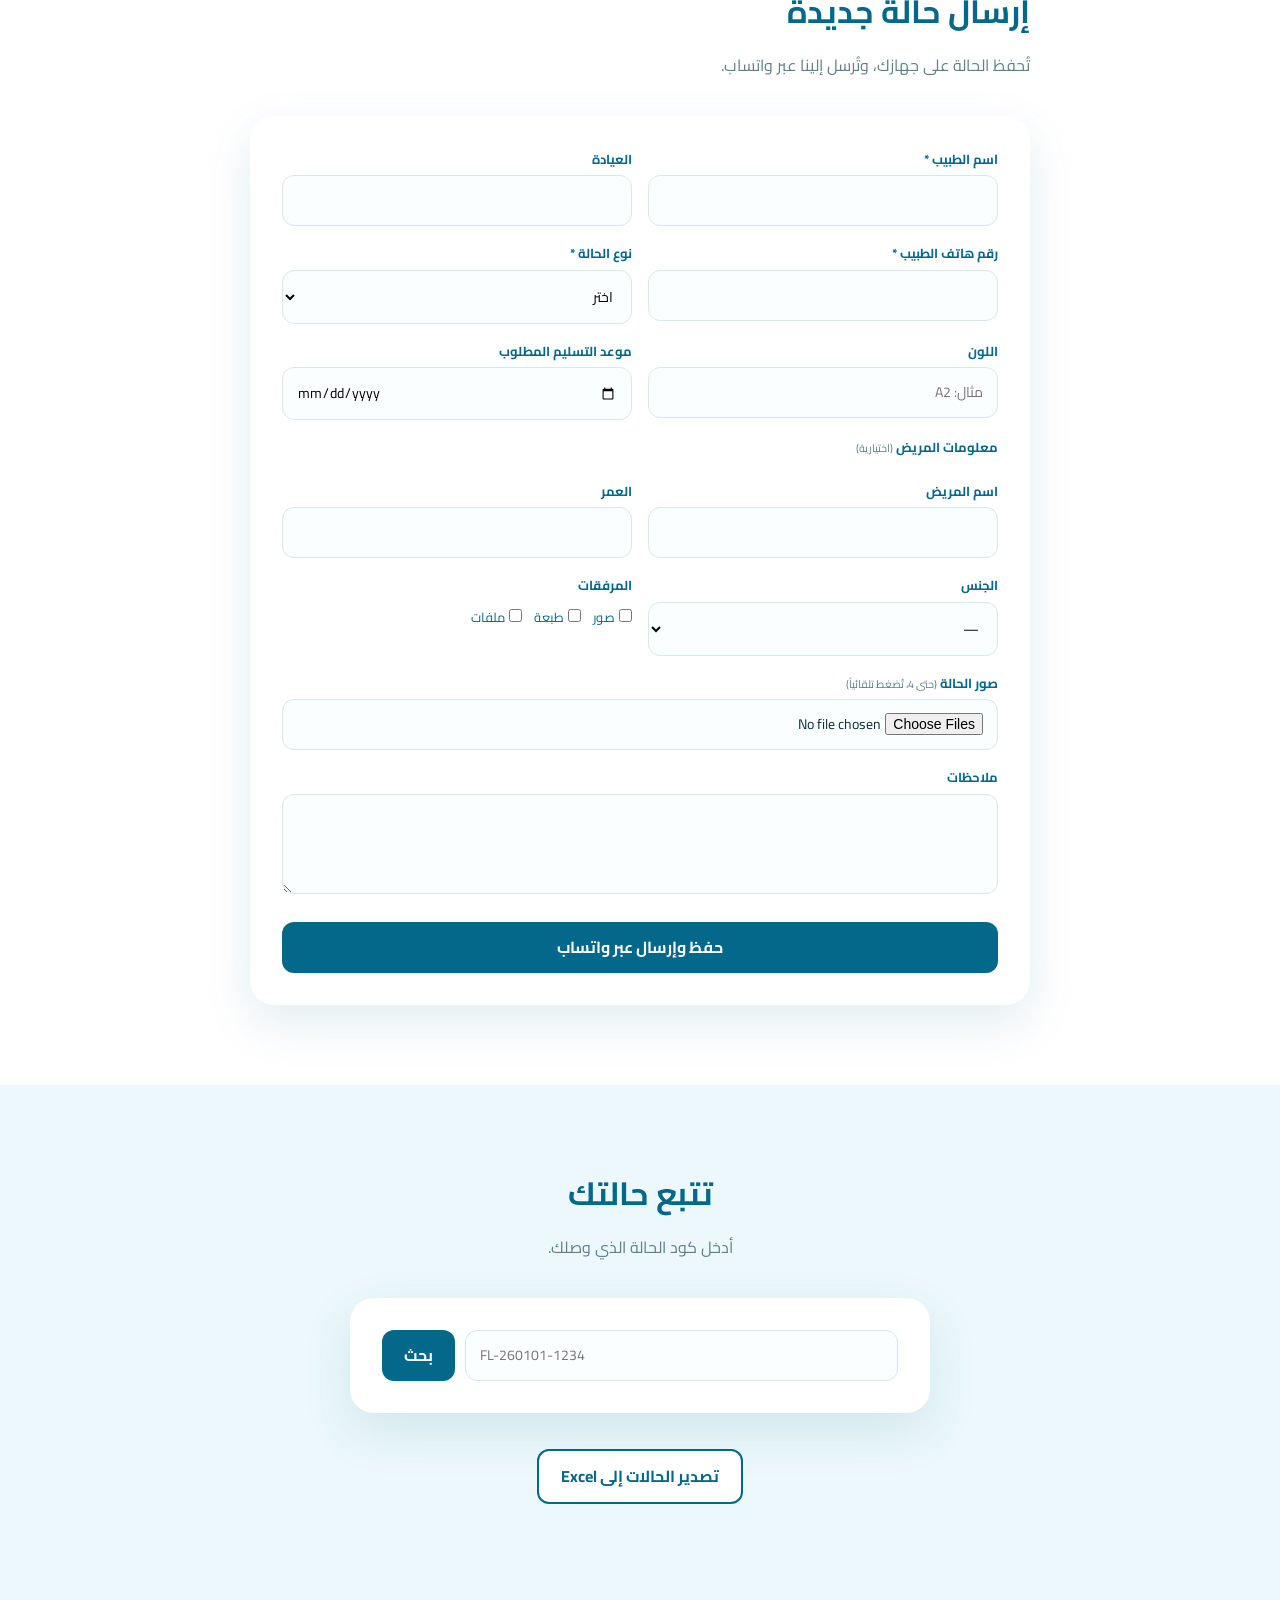
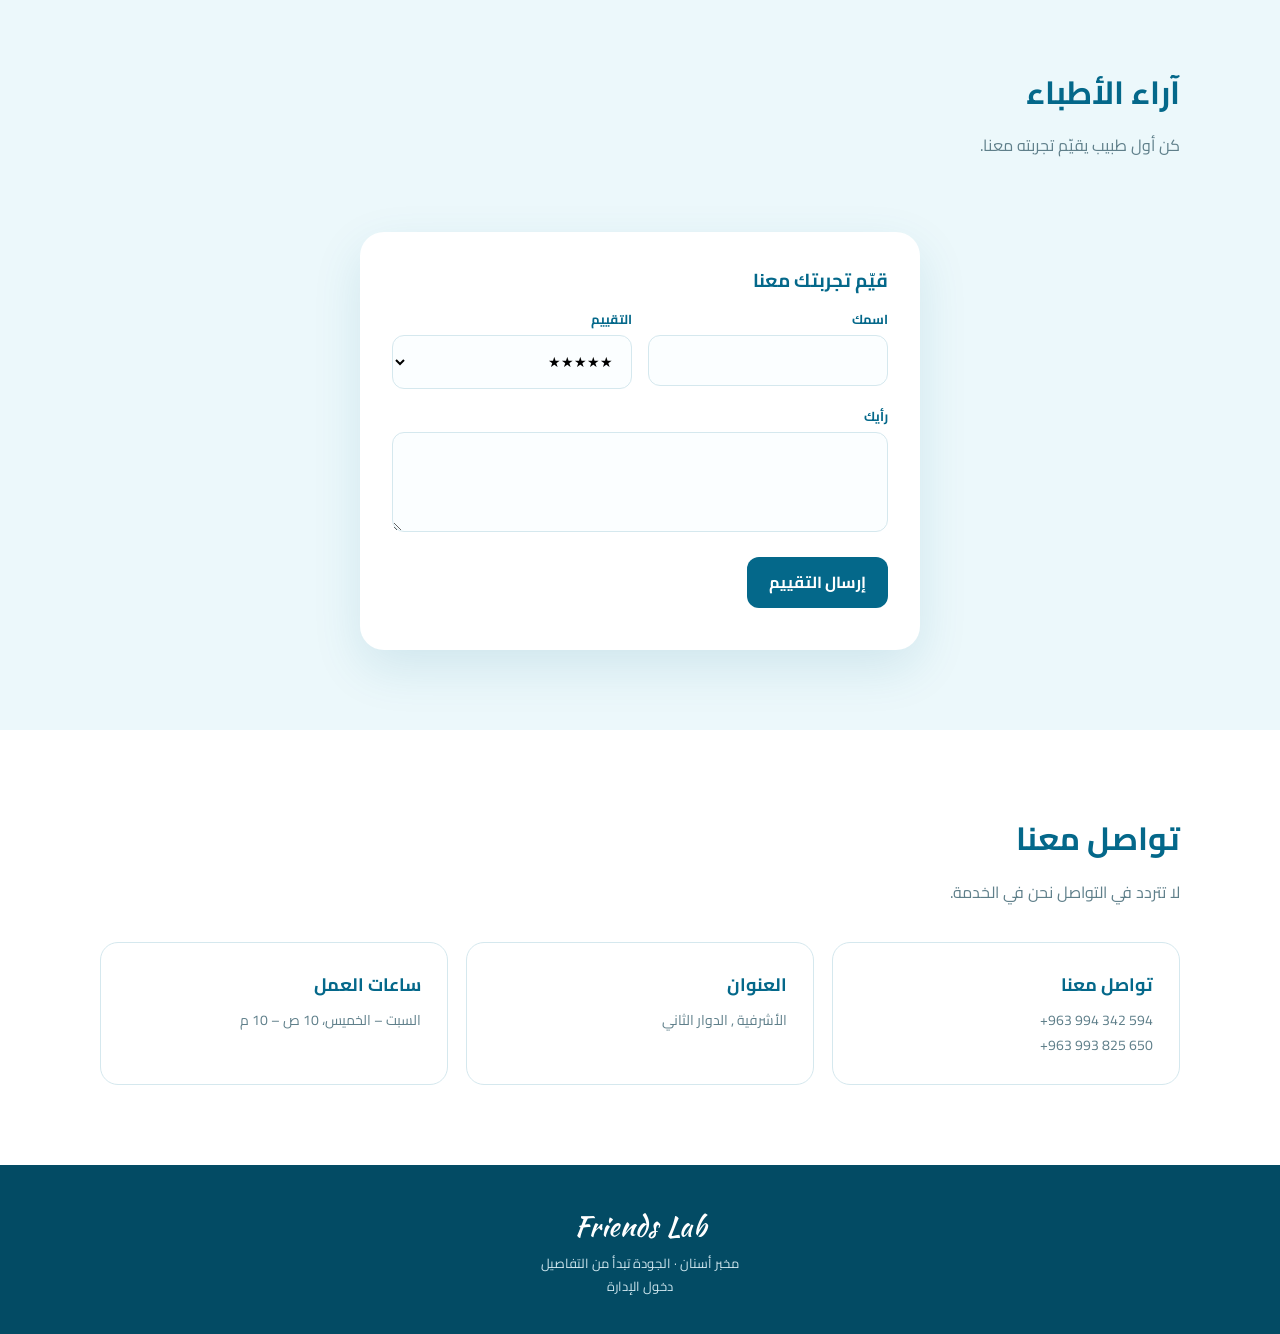
==== commit 33186449: "Update navigation to include doctor portal link" ====
--- a/index.html
+++ b/index.html
@@ -1,5 +1,5 @@
 <!DOCTYPE html><html lang="ar" dir="rtl"><head><meta charset="UTF-8"><meta name="viewport" content="width=device-width,initial-scale=1"><link rel="icon" href="assets/logo.jpg"><link href="https://fonts.googleapis.com/css2?family=Cairo:wght@400;600;700;800&family=Kaushan+Script&display=swap" rel="stylesheet"><link rel="stylesheet" href="css/style.css"><title>Friends Lab | مخبر أسنان</title><meta name="description" content="Friends Lab - مخبر أسنان متخصص، يسهّل استقبال الحالات من الأطباء."></head><body>
-<nav><div class="wrap"><a href="index.html" class="brand script"><img src="assets/logo.jpg" alt="شعار Friends Lab">Friends Lab</a><div class="links"><a href="index.html#services">خدماتنا</a><a href="gallery.html">معرض الأعمال</a><a href="prices.html">الأسعار</a><a href="index.html#track">تتبع حالة</a><a href="index.html#contact">تواصل</a><a href="index.html#send" class="cta">إرسال حالة</a></div></div></nav>
+<nav><div class="wrap"><a href="index.html" class="brand script"><img src="assets/logo.jpg" alt="شعار Friends Lab">Friends Lab</a><div class="links"><a href="index.html#services">خدماتنا</a><a href="gallery.html">معرض الأعمال</a><a href="prices.html">الأسعار</a><a href="doctor.html">بوابة الطبيب</a><a href="index.html#track">تتبع حالة</a><a href="index.html#contact">تواصل</a><a href="index.html#send" class="cta">إرسال حالة</a></div></div></nav>
 <header class="hero"><div class="wrap"><div>
 <h1>ابتسامة مريضك تبدأ من دقة مخبرك</h1>
 <p>نستلم حالتك من العيادة، ننفذها بعناية، ونبقى على تواصل معك حتى التسليم.</p>
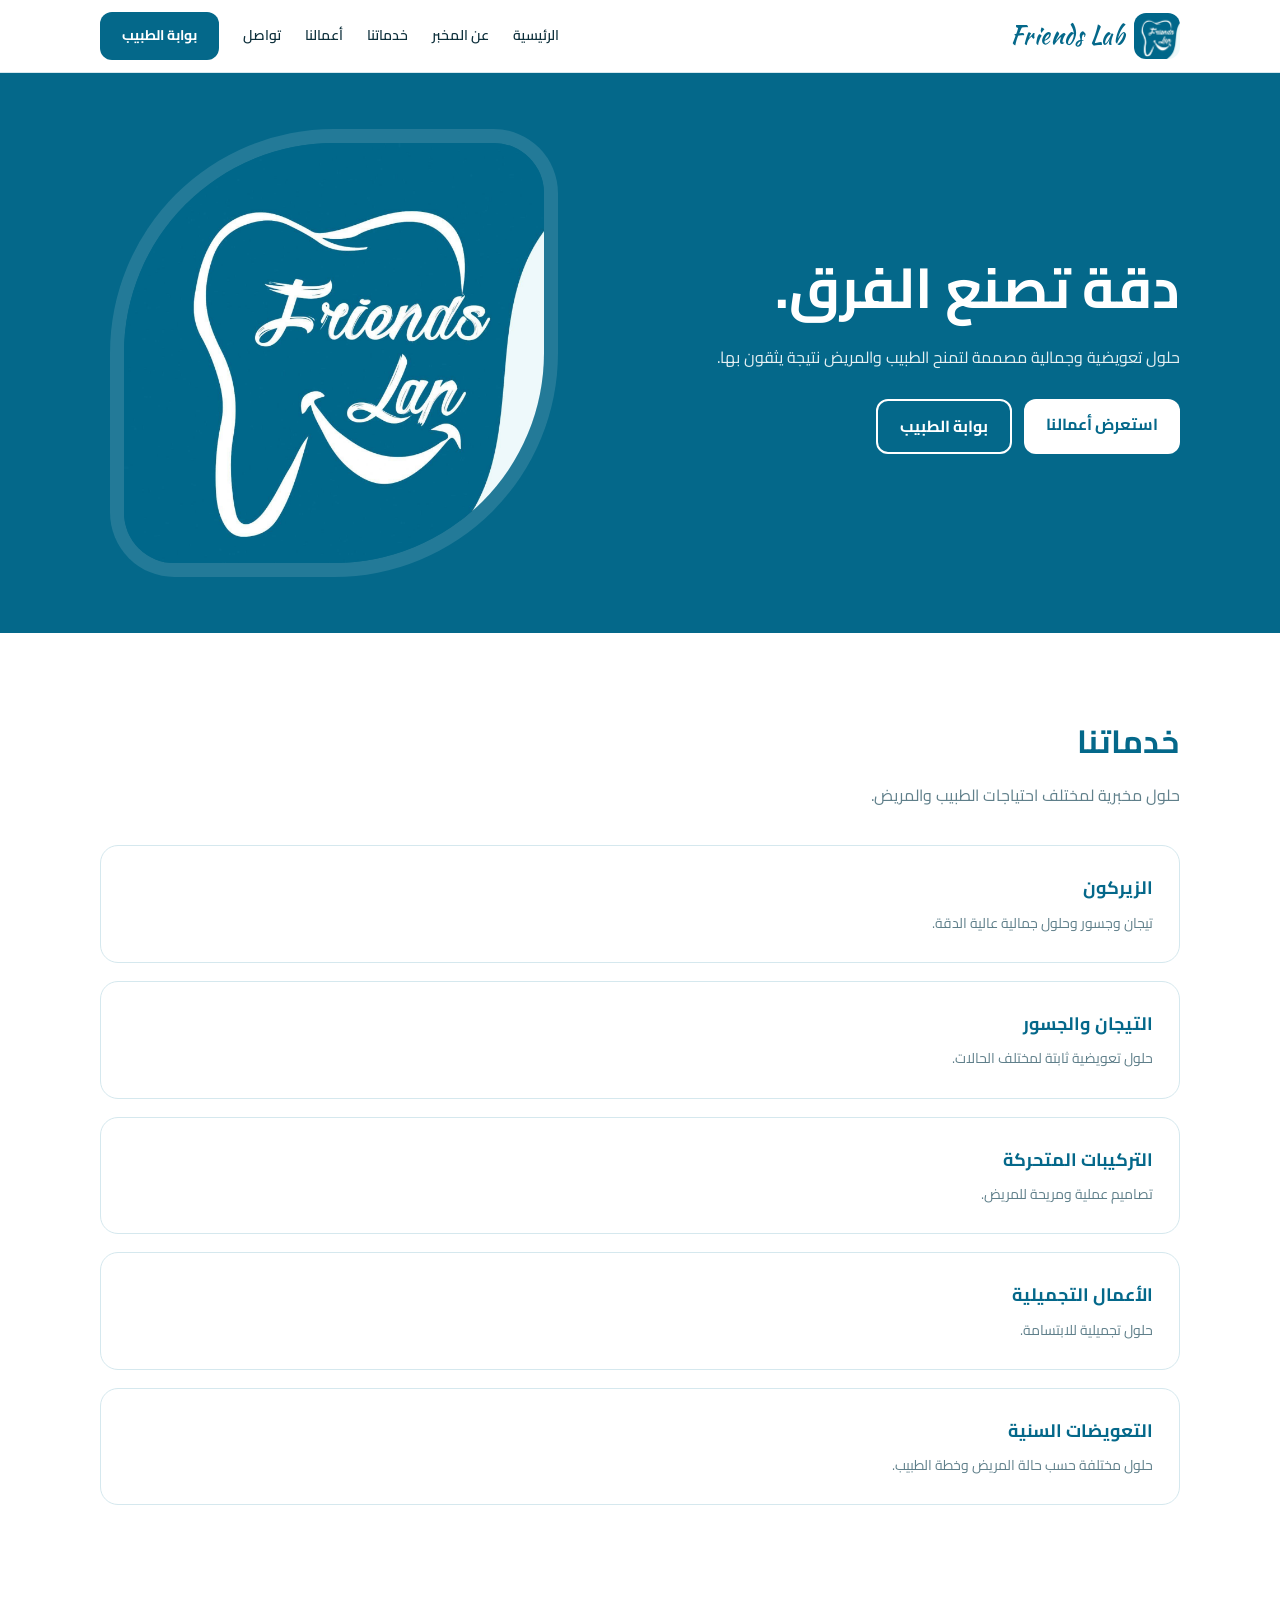
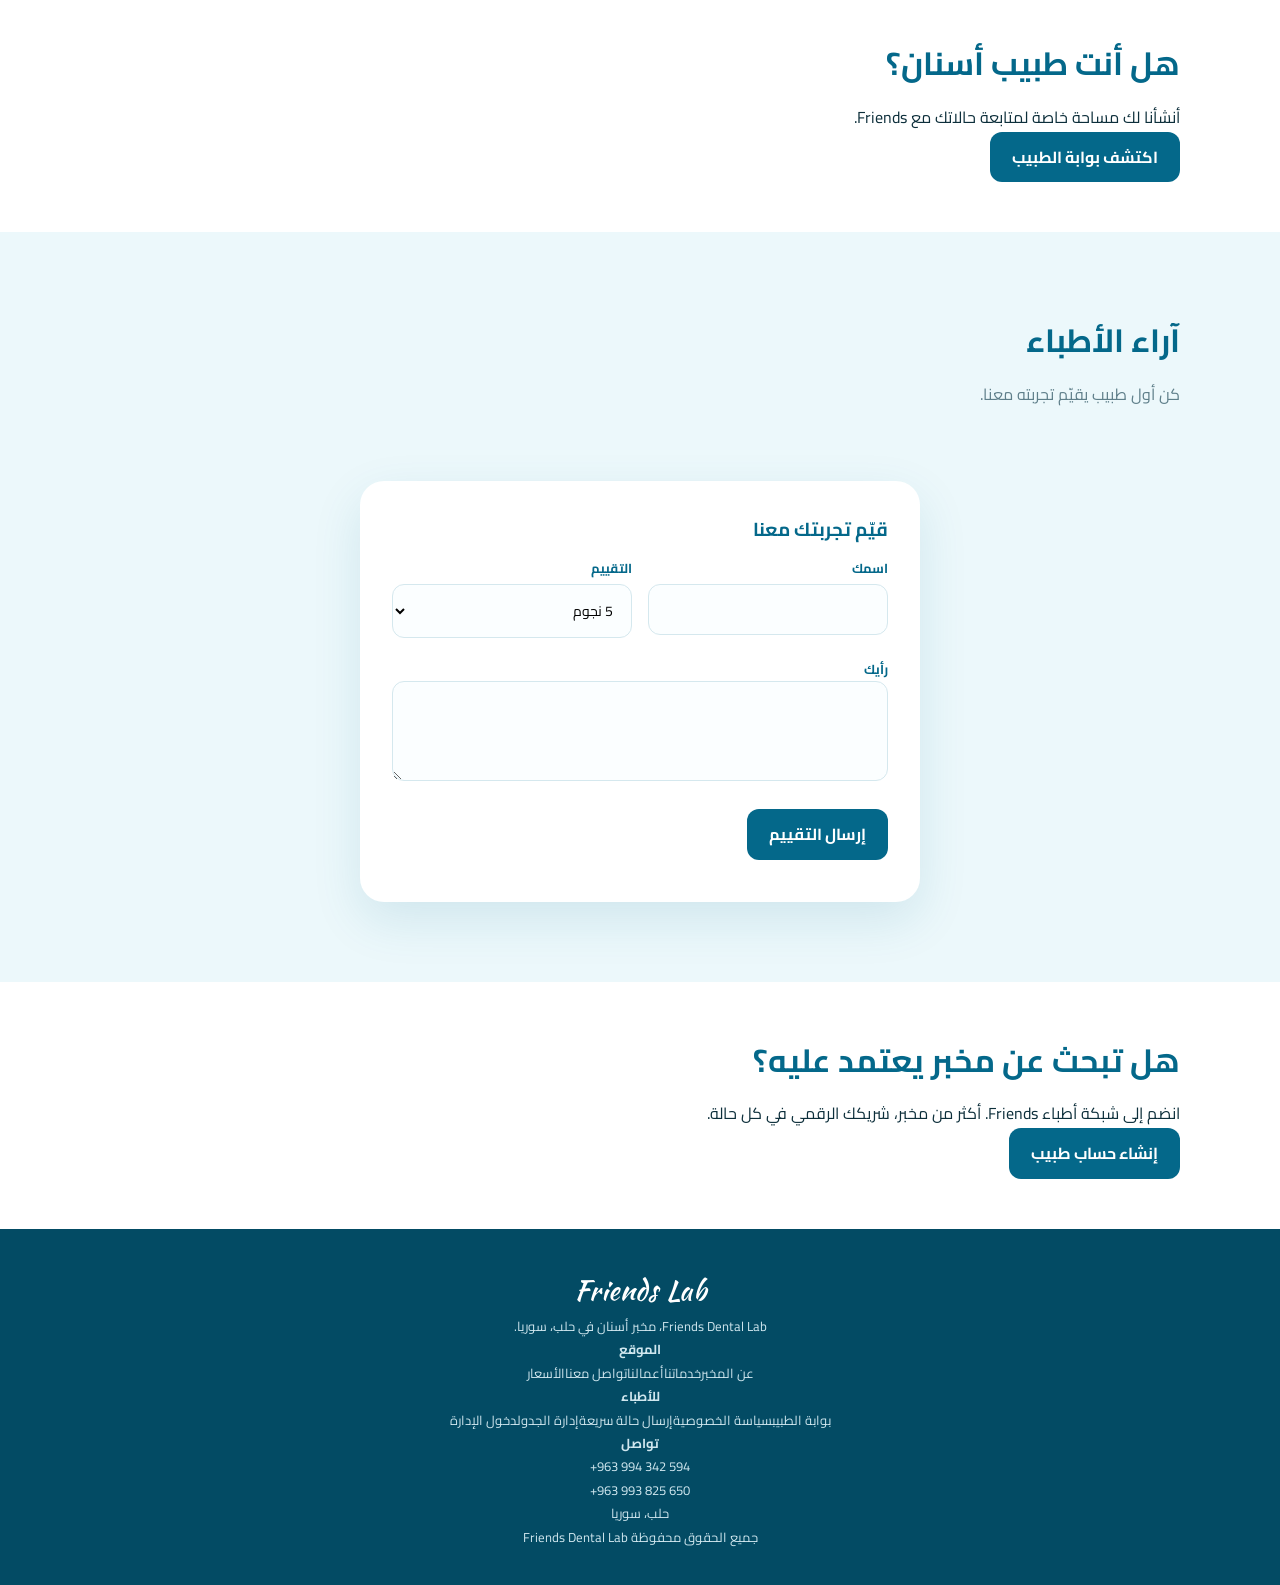
==== commit 9b3cfb56: "Add files via upload" ====
--- a/index.html
+++ b/index.html
@@ -1,52 +1 @@
-<!DOCTYPE html><html lang="ar" dir="rtl"><head><meta charset="UTF-8"><meta name="viewport" content="width=device-width,initial-scale=1"><link rel="icon" href="assets/logo.jpg"><link href="https://fonts.googleapis.com/css2?family=Cairo:wght@400;600;700;800&family=Kaushan+Script&display=swap" rel="stylesheet"><link rel="stylesheet" href="css/style.css"><title>Friends Lab | مخبر أسنان</title><meta name="description" content="Friends Lab - مخبر أسنان متخصص، يسهّل استقبال الحالات من الأطباء."></head><body>
-<nav><div class="wrap"><a href="index.html" class="brand script"><img src="assets/logo.jpg" alt="شعار Friends Lab">Friends Lab</a><div class="links"><a href="index.html#services">خدماتنا</a><a href="gallery.html">معرض الأعمال</a><a href="prices.html">الأسعار</a><a href="doctor.html">بوابة الطبيب</a><a href="index.html#track">تتبع حالة</a><a href="index.html#contact">تواصل</a><a href="index.html#send" class="cta">إرسال حالة</a></div></div></nav>
-<header class="hero"><div class="wrap"><div>
-<h1>ابتسامة مريضك تبدأ من دقة مخبرك</h1>
-<p>نستلم حالتك من العيادة، ننفذها بعناية، ونبقى على تواصل معك حتى التسليم.</p>
-<div class="btns"><a href="#send" class="btn">أرسل حالة جديدة</a><a href="gallery.html" class="btn ghost">شاهد أعمالنا</a></div>
-</div><img class="hero-logo" src="assets/logo.jpg" alt="Friends Lab"></div></header>
-
-<section><div class="wrap"><h2>كيف نعمل معك؟</h2><p class="lead">ثلاث خطوات بدون تعقيد.</p>
-<div class="grid g3">
-<div class="card"><h3>1. تعبئة بيانات الحالة</h3><p>اسم الطبيب، نوع العمل، اللون وموعد التسليم.</p></div>
-<div class="card"><h3>2. استلام كود الحالة</h3><p>يظهر لك كود تتابع به حالتك، وتصلنا الرسالة على واتساب مباشرة.</p></div>
-<div class="card"><h3>3. نستلم من العيادة</h3><p>نتواصل معك لتنسيق الاستلام ثم نبدأ العمل.</p></div>
-</div></div></section>
-
-<section class="tint" id="services"><div class="wrap"><h2>خدماتنا</h2><p class="lead">أعمال مخبرية بحسب طلب الطبيب وتفاصيل كل حالة.</p>
-<div class="grid g4">
-<div class="card"><h3>تعويضات ثابتة</h3><p>جسور وتركيبات ثابتة بدقة إطباق عالية.</p></div>
-<div class="card"><h3>تعويضات متحركة</h3><p>أطقم كاملة وجزئية مريحة وثابتة.</p></div>
-<div class="card"><h3>تيجان</h3><p>زركون وخزف على معدن وتيجان على زرعات.</p></div>
-<div class="card"><h3>حالات تجميلية</h3><p>فينير وتيجان بمطابقة لون طبيعية.</p></div>
-</div></div></section>
-
-<section id="send"><div class="wrap" style="max-width:820px"><h2>إرسال حالة جديدة</h2><p class="lead">تُحفظ الحالة على جهازك، وتُرسل إلينا عبر واتساب.</p>
-<form id="caseForm"><div class="f2">
-<div><label for="d">اسم الطبيب *</label><input id="d" name="doctor" required></div>
-<div><label for="c">العيادة</label><input id="c" name="clinic"></div>
-<div><label for="p">رقم هاتف الطبيب *</label><input id="p" name="phone" type="tel" required></div>
-<div><label for="t">نوع الحالة *</label><select id="t" name="type" required><option value="">اختر</option><option>تاج</option><option>جسر</option><option>تعويض متحرك</option><option>تجميلي</option><option>أخرى</option></select></div>
-<div><label for="s">اللون</label><input id="s" name="shade" placeholder="مثال: A2"></div>
-<div><label for="du">موعد التسليم المطلوب</label><input id="du" name="due" type="date"></div>
-<div class="full"><label>معلومات المريض <small style="font-weight:400;color:var(--muted)">(اختيارية)</small></label></div>
-<div><label for="pt">اسم المريض</label><input id="pt" name="patient"></div>
-<div><label for="ag">العمر</label><input id="ag" name="age" type="number" min="0" max="120"></div>
-<div><label for="ge">الجنس</label><select id="ge" name="gender"><option value="">—</option><option>ذكر</option><option>أنثى</option></select></div>
-<div><label>المرفقات</label><label class="chk"><input type="checkbox" name="att" value="صور">صور</label><label class="chk"><input type="checkbox" name="att" value="طبعة">طبعة</label><label class="chk"><input type="checkbox" name="att" value="ملفات أخرى">ملفات</label></div>
-<div class="full"><label for="im">صور الحالة <small style="font-weight:400;color:var(--muted)">(حتى 4، تُضغط تلقائياً)</small></label><input id="im" name="im" type="file" accept="image/*" multiple></div>
-<div class="full"><label for="n">ملاحظات</label><textarea id="n" name="notes"></textarea></div>
-</div>
-<button class="btn" style="width:100%;margin-top:20px">حفظ وإرسال عبر واتساب</button>
-<div class="done" id="done"><h3>تم حفظ الحالة</h3><div class="code" id="codeOut"></div><p>اطبع الورقة وأرفقها مع الحالة، واكتب الكود على الحالة الفيزيائية.</p><div class="btns" style="justify-content:center"><a class="btn" id="sheetLink" target="_blank">ورقة الحالة (طباعة / PDF)</a><a class="btn wa" id="waLink" target="_blank" rel="noopener">أرسل عبر واتساب</a></div><p style="margin-top:10px;font-size:13px">أرفق صور الحالة في محادثة واتساب.</p></div>
-</form></div></section>
-
-<section class="tint" id="track"><div class="wrap" style="max-width:620px;text-align:center"><h2>تتبع حالتك</h2><p class="lead" style="margin-inline:auto">أدخل كود الحالة الذي وصلك.</p>
-<form id="trackForm" class="row"><input id="trackCode" placeholder="FL-260101-1234" style="direction:ltr" required><button class="btn">بحث</button></form><div id="trackOut"></div>
-<button class="btn ghost" id="exportBtn" style="margin-top:20px">تصدير الحالات إلى Excel</button></div></section>
-
-<section class="tint"><div class="wrap"><h2>آراء الأطباء</h2><div class="grid g3" id="reviews"></div>
-<form id="reviewForm" style="max-width:560px;margin:36px auto 0"><h3 style="color:var(--blue);margin-bottom:10px">قيّم تجربتك معنا</h3><div class="f2"><div><label for="rn">اسمك</label><input id="rn" name="name" required></div><div><label for="rs">التقييم</label><select id="rs" name="stars"><option value="5">★★★★★</option><option value="4">★★★★☆</option><option value="3">★★★☆☆</option></select></div><div class="full"><label for="rt">رأيك</label><textarea id="rt" name="text" required></textarea></div></div><button class="btn" style="margin-top:16px">إرسال التقييم</button><p id="rthanks" style="margin-top:10px;color:var(--muted)"></p></form></div></section>
-<section id="contact"><div class="wrap"><h2>تواصل معنا</h2><p class="lead">لا تتردد في التواصل نحن في الخدمة.</p>
-<div class="grid g3"><div class="card"><h3>تواصل معنا</h3><p><a href="https://wa.me/963994342594" target="_blank" rel="noopener" dir="ltr">+963 994 342 594</a></p><p><a href="https://wa.me/963993825650" target="_blank" rel="noopener" dir="ltr">+963 993 825 650</a></p></div><div class="card"><h3>العنوان</h3><p>الأشرفية , الدوار الثاني</p></div><div class="card"><h3>ساعات العمل</h3><p>السبت – الخميس، 10 ص – 10 م</p></div></div></div></section>
-<footer><div class="script">Friends Lab</div><p>مخبر أسنان · الجودة تبدأ من التفاصيل</p><p><a href="admin.html">دخول الإدارة</a></p></footer><script src="js/main.js"></script></body></html>
+<!DOCTYPE html><html lang="ar" dir="rtl"><head><meta charset="UTF-8"><meta name="viewport" content="width=device-width,initial-scale=1"><link rel="icon" href="assets/logo.jpg"><link href="https://fonts.googleapis.com/css2?family=Cairo:wght@400;600;700;800&family=Kaushan+Script&display=swap" rel="stylesheet"><link rel="stylesheet" href="css/style.css"><title>الرئيسية | Friends Dental Lab</title></head><body><nav><div class="wrap"><a href="index.html" class="brand script"><img src="assets/logo.jpg" alt="شعار Friends Lab">Friends Lab</a><button class="menu-btn" aria-label="القائمة" aria-expanded="false"><span></span><span></span><span></span></button><div class="links"><a href="index.html">الرئيسية</a><a href="about.html">عن المخبر</a><a href="services.html">خدماتنا</a><a href="gallery.html">أعمالنا</a><a href="contact.html">تواصل</a><a href="doctor.html" class="cta">بوابة الطبيب</a></div></div></nav><header class="hero"><div class="wrap"><div><h1>دقة تصنع الفرق.</h1><p>حلول تعويضية وجمالية مصممة لتمنح الطبيب والمريض نتيجة يثقون بها.</p><div class="btns"><a href="gallery.html" class="btn">استعرض أعمالنا</a><a href="doctor.html" class="btn ghost">بوابة الطبيب</a></div></div><img class="hero-logo" src="assets/logo.jpg" alt="Friends Dental Lab"></div></header><section><div class="wrap"><h2>خدماتنا</h2><p class="lead">حلول مخبرية لمختلف احتياجات الطبيب والمريض.</p><div class="grid g5"><div class="card"><div class="ico-box" data-i="layers"></div><h3>الزيركون</h3><p>تيجان وجسور وحلول جمالية عالية الدقة.</p></div><div class="card"><div class="ico-box" data-i="bridge"></div><h3>التيجان والجسور</h3><p>حلول تعويضية ثابتة لمختلف الحالات.</p></div><div class="card"><div class="ico-box" data-i="denture"></div><h3>التركيبات المتحركة</h3><p>تصاميم عملية ومريحة للمريض.</p></div><div class="card"><div class="ico-box" data-i="sparkle"></div><h3>الأعمال التجميلية</h3><p>حلول تجميلية للابتسامة.</p></div><div class="card"><div class="ico-box" data-i="shield"></div><h3>التعويضات السنية</h3><p>حلول مختلفة حسب حالة المريض وخطة الطبيب.</p></div></div></div></section><section style="padding:50px 0"><div class="wrap"><div class="band"><div><h2>هل أنت طبيب أسنان؟</h2><p>أنشأنا لك مساحة خاصة لمتابعة حالاتك مع Friends.</p></div><a class="btn" href="doctor.html">اكتشف بوابة الطبيب</a></div></div></section><section class="tint"><div class="wrap"><h2>آراء الأطباء</h2><div class="grid g3" id="reviews"></div><form id="reviewForm" style="max-width:560px;margin:36px auto 0"><h3 style="color:var(--blue);margin-bottom:10px">قيّم تجربتك معنا</h3><div class="f2"><label>اسمك<input name="name" required></label><label>التقييم<select name="stars"><option value="5">5 نجوم</option><option value="4">4 نجوم</option><option value="3">3 نجوم</option></select></label><label class="full">رأيك<textarea name="text" required></textarea></label></div><button class="btn" style="margin-top:16px">إرسال التقييم</button><p id="rthanks" style="margin-top:10px;color:var(--muted)"></p></form></div></section><section style="padding:50px 0"><div class="wrap"><div class="band"><div><h2>هل تبحث عن مخبر يعتمد عليه؟</h2><p>انضم إلى شبكة أطباء Friends. أكثر من مخبر، شريكك الرقمي في كل حالة.</p></div><a class="btn" href="doctor.html">إنشاء حساب طبيب</a></div></div></section><footer><div class="wrap"><div class="fgrid"><div><div class="script" style="font-size:28px;color:#fff">Friends Lab</div><p>Friends Dental Lab، مخبر أسنان في حلب، سوريا.</p></div><div><h4>الموقع</h4><a href="about.html">عن المخبر</a><a href="services.html">خدماتنا</a><a href="gallery.html">أعمالنا</a><a href="contact.html">تواصل معنا</a><a href="prices.html">الأسعار</a></div><div><h4>للأطباء</h4><a href="doctor.html">بوابة الطبيب</a><a href="privacy.html">سياسة الخصوصية</a><a href="send.html">إرسال حالة سريعة</a><a href="admin.html">إدارة الجدول</a><a href="portal-admin.html">دخول الإدارة</a></div><div><h4>تواصل</h4><p dir="ltr">+963 994 342 594</p><p dir="ltr">+963 993 825 650</p><p>حلب، سوريا</p></div></div><p class="copy">جميع الحقوق محفوظة Friends Dental Lab</p></div></footer><script src="js/main.js"></script><script src="js/nav.js"></script></body></html>
--- a/css/style.css
+++ b/css/style.css
@@ -55,7 +55,7 @@
 #lb.on{display:grid}#lb img{max-width:100%;max-height:90vh;border-radius:12px}
 footer{background:var(--deep);color:#cfe6ee;text-align:center;padding:36px 20px;font-size:13px}
 footer .script{font-size:28px;color:#fff}
-@media(max-width:860px){.links a:not(.cta){display:none}.hero .wrap,.g3,.f2{grid-template-columns:1fr}.hero-logo{max-width:280px;order:-1;margin-top:30px}.g4{grid-template-columns:1fr 1fr}.row{flex-direction:column}}
+@media(max-width:860px){hero .wrap,.g3,.f2{grid-template-columns:1fr}.hero-logo{max-width:280px;order:-1;margin-top:30px}.g4{grid-template-columns:1fr 1fr}.row{flex-direction:column}}
 [hidden]{display:none!important}
 .stars{color:#e5a900;letter-spacing:2px}
 input[type=checkbox]{width:auto;margin-left:4px}
@@ -77,3 +77,25 @@
 @media(max-width:600px){.sheet{width:auto;padding:16px}}
 @media print{@page{size:A5;margin:0}nav,footer,.noprint{display:none!important}body{background:#fff}.sheet{margin:0;border:0;width:148mm;height:210mm;padding:10mm}}
 .imgs img{height:28mm;border-radius:6px;margin:2px 4px 0 0;border:1px solid var(--line)}
+.auth{max-width:440px;margin:30px auto}
+.tabs{display:flex;gap:8px;margin-bottom:18px}
+.tabs button{flex:1;padding:12px;border:1px solid var(--line);background:#fff;border-radius:12px;font:inherit;font-weight:700;color:var(--blue);cursor:pointer}
+.tabs button.on{background:var(--blue);color:#fff}
+.err{color:#b00020;min-height:24px;margin-top:10px;font-size:14px}
+.ph-head{display:flex;justify-content:space-between;align-items:center;gap:12px;padding:14px 0;border-bottom:1px solid var(--line);margin-bottom:22px}
+.ph-clinic{display:flex;align-items:center;gap:10px;line-height:1.4}
+.ph-clinic img,.ph-ph{height:48px;max-width:110px;object-fit:contain}
+.ph-ph{display:grid;place-items:center;border:1px dashed #9bc0cd;border-radius:8px;padding:0 10px;color:var(--muted);font-size:12px}
+.ph-lab{height:48px;border-radius:10px}
+label>input,label>select{margin-top:4px;font-weight:400}
+.btn.sm{padding:6px 12px;font-size:12px}
+.menu-btn{display:none;background:#fff;border:1px solid var(--line);border-radius:10px;width:44px;height:44px;cursor:pointer;flex-direction:column;justify-content:center;align-items:center;gap:5px}
+.menu-btn span{display:block;width:20px;height:2px;background:var(--blue);border-radius:2px}
+@media(max-width:860px){
+.menu-btn{display:flex}
+nav .wrap{position:relative}
+.links{display:none;position:absolute;top:72px;left:0;right:0;background:#fff;border-bottom:1px solid var(--line);flex-direction:column;align-items:stretch;gap:0;padding:6px 20px 16px;box-shadow:0 14px 30px rgba(4,104,138,.12)}
+.links.open{display:flex}
+.links a{padding:13px 0;border-bottom:1px solid var(--line);font-size:16px}
+.links .cta{margin-top:12px;text-align:center;border:0}
+}
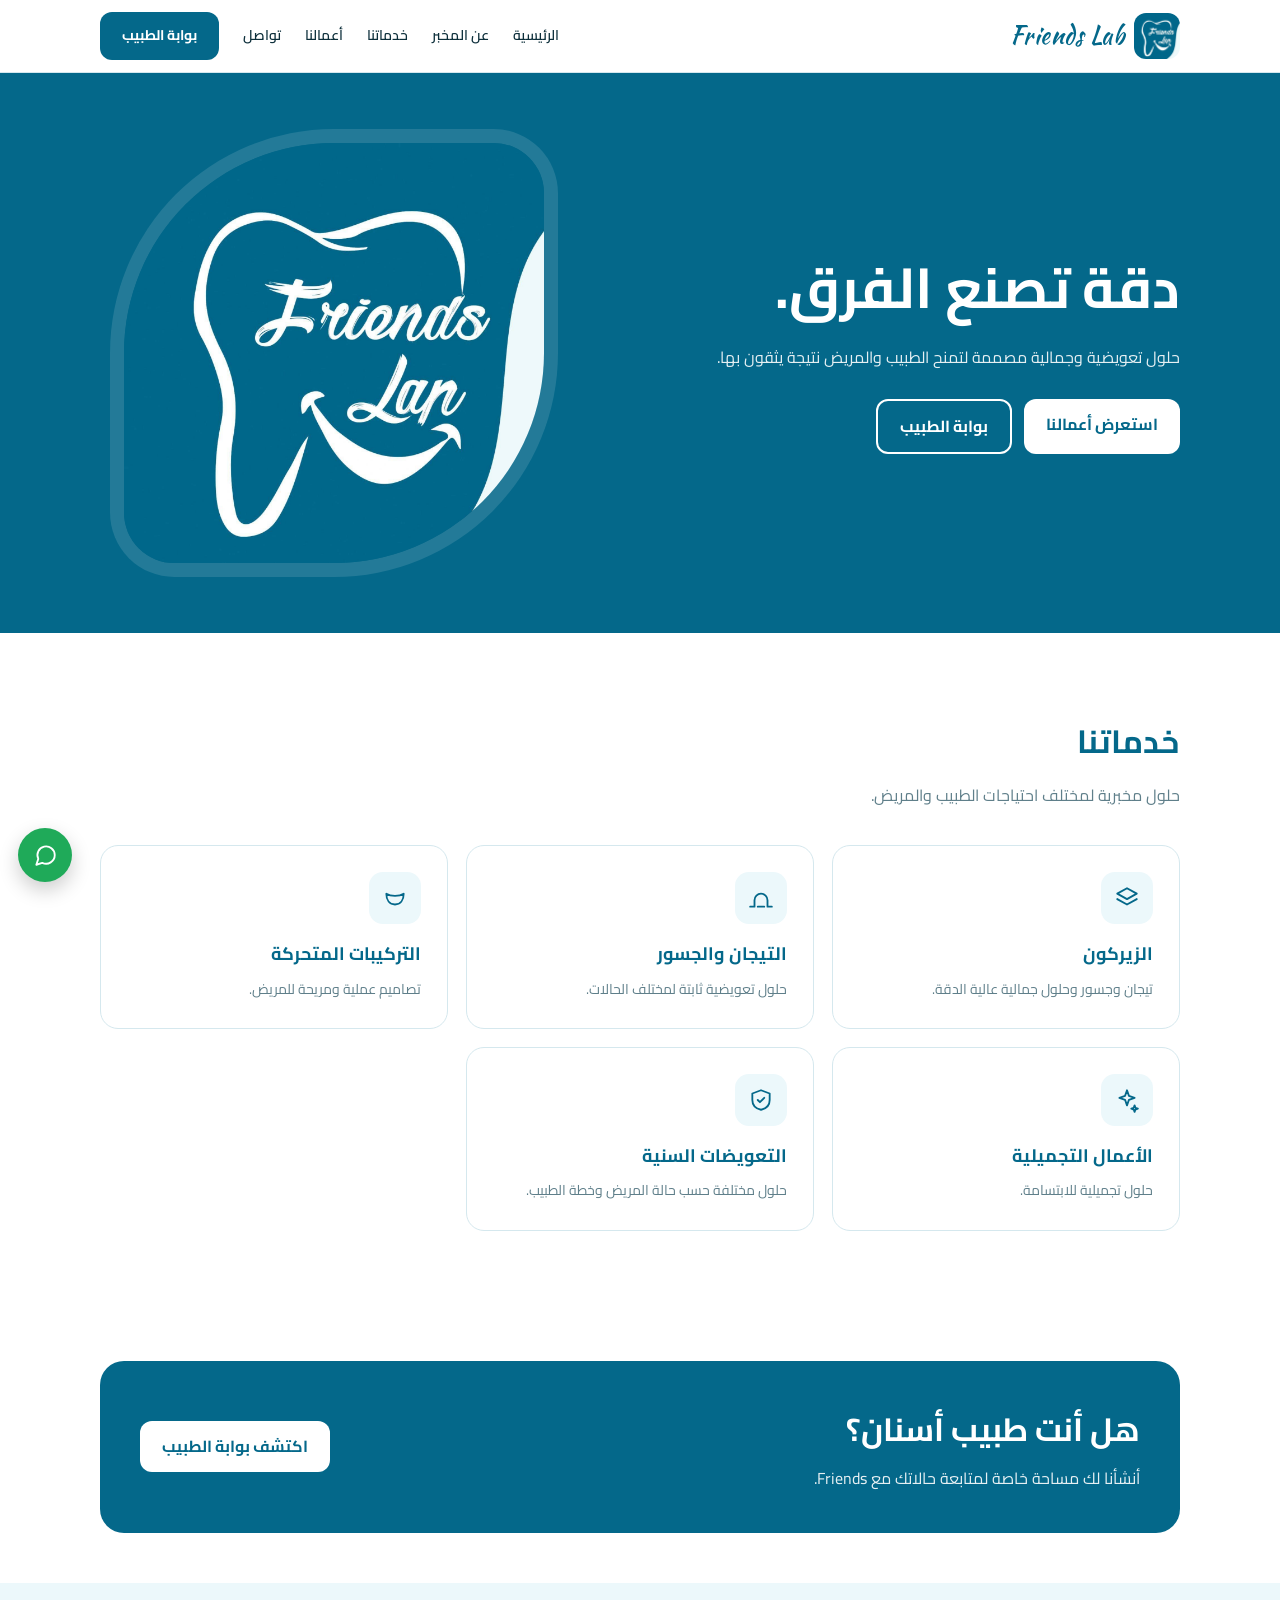
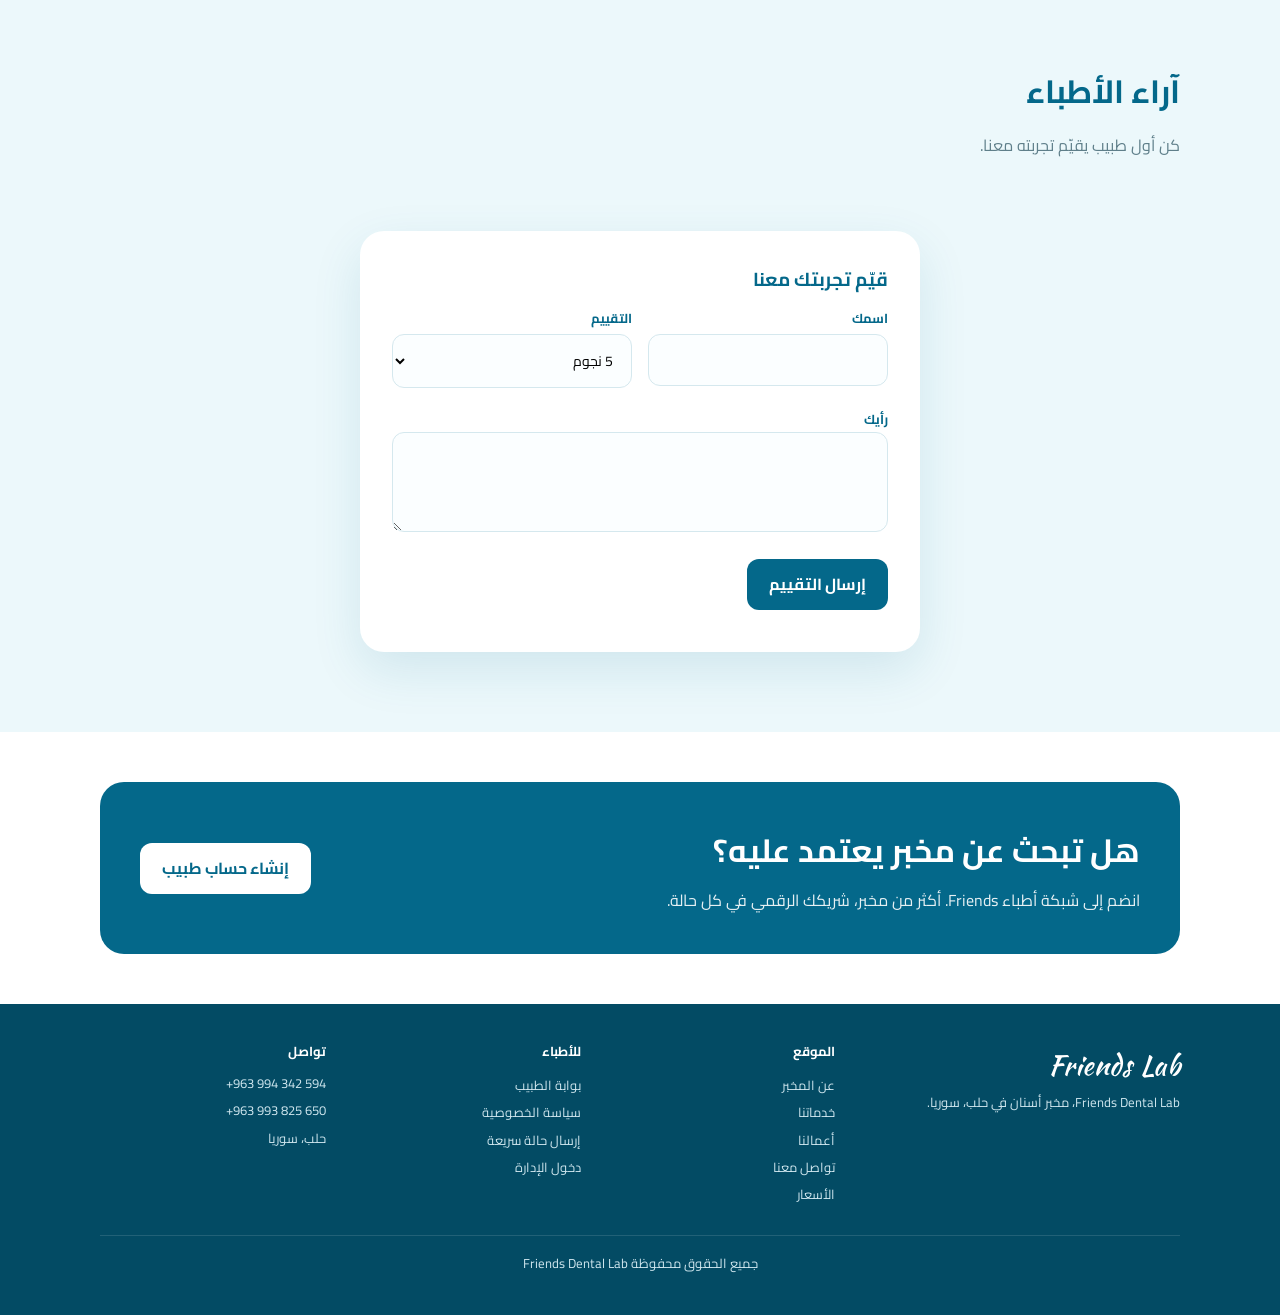
==== commit 3755a22c: "Add files via upload" ====
--- a/index.html
+++ b/index.html
@@ -1 +1 @@
-<!DOCTYPE html><html lang="ar" dir="rtl"><head><meta charset="UTF-8"><meta name="viewport" content="width=device-width,initial-scale=1"><link rel="icon" href="assets/logo.jpg"><link href="https://fonts.googleapis.com/css2?family=Cairo:wght@400;600;700;800&family=Kaushan+Script&display=swap" rel="stylesheet"><link rel="stylesheet" href="css/style.css"><title>الرئيسية | Friends Dental Lab</title></head><body><nav><div class="wrap"><a href="index.html" class="brand script"><img src="assets/logo.jpg" alt="شعار Friends Lab">Friends Lab</a><button class="menu-btn" aria-label="القائمة" aria-expanded="false"><span></span><span></span><span></span></button><div class="links"><a href="index.html">الرئيسية</a><a href="about.html">عن المخبر</a><a href="services.html">خدماتنا</a><a href="gallery.html">أعمالنا</a><a href="contact.html">تواصل</a><a href="doctor.html" class="cta">بوابة الطبيب</a></div></div></nav><header class="hero"><div class="wrap"><div><h1>دقة تصنع الفرق.</h1><p>حلول تعويضية وجمالية مصممة لتمنح الطبيب والمريض نتيجة يثقون بها.</p><div class="btns"><a href="gallery.html" class="btn">استعرض أعمالنا</a><a href="doctor.html" class="btn ghost">بوابة الطبيب</a></div></div><img class="hero-logo" src="assets/logo.jpg" alt="Friends Dental Lab"></div></header><section><div class="wrap"><h2>خدماتنا</h2><p class="lead">حلول مخبرية لمختلف احتياجات الطبيب والمريض.</p><div class="grid g5"><div class="card"><div class="ico-box" data-i="layers"></div><h3>الزيركون</h3><p>تيجان وجسور وحلول جمالية عالية الدقة.</p></div><div class="card"><div class="ico-box" data-i="bridge"></div><h3>التيجان والجسور</h3><p>حلول تعويضية ثابتة لمختلف الحالات.</p></div><div class="card"><div class="ico-box" data-i="denture"></div><h3>التركيبات المتحركة</h3><p>تصاميم عملية ومريحة للمريض.</p></div><div class="card"><div class="ico-box" data-i="sparkle"></div><h3>الأعمال التجميلية</h3><p>حلول تجميلية للابتسامة.</p></div><div class="card"><div class="ico-box" data-i="shield"></div><h3>التعويضات السنية</h3><p>حلول مختلفة حسب حالة المريض وخطة الطبيب.</p></div></div></div></section><section style="padding:50px 0"><div class="wrap"><div class="band"><div><h2>هل أنت طبيب أسنان؟</h2><p>أنشأنا لك مساحة خاصة لمتابعة حالاتك مع Friends.</p></div><a class="btn" href="doctor.html">اكتشف بوابة الطبيب</a></div></div></section><section class="tint"><div class="wrap"><h2>آراء الأطباء</h2><div class="grid g3" id="reviews"></div><form id="reviewForm" style="max-width:560px;margin:36px auto 0"><h3 style="color:var(--blue);margin-bottom:10px">قيّم تجربتك معنا</h3><div class="f2"><label>اسمك<input name="name" required></label><label>التقييم<select name="stars"><option value="5">5 نجوم</option><option value="4">4 نجوم</option><option value="3">3 نجوم</option></select></label><label class="full">رأيك<textarea name="text" required></textarea></label></div><button class="btn" style="margin-top:16px">إرسال التقييم</button><p id="rthanks" style="margin-top:10px;color:var(--muted)"></p></form></div></section><section style="padding:50px 0"><div class="wrap"><div class="band"><div><h2>هل تبحث عن مخبر يعتمد عليه؟</h2><p>انضم إلى شبكة أطباء Friends. أكثر من مخبر، شريكك الرقمي في كل حالة.</p></div><a class="btn" href="doctor.html">إنشاء حساب طبيب</a></div></div></section><footer><div class="wrap"><div class="fgrid"><div><div class="script" style="font-size:28px;color:#fff">Friends Lab</div><p>Friends Dental Lab، مخبر أسنان في حلب، سوريا.</p></div><div><h4>الموقع</h4><a href="about.html">عن المخبر</a><a href="services.html">خدماتنا</a><a href="gallery.html">أعمالنا</a><a href="contact.html">تواصل معنا</a><a href="prices.html">الأسعار</a></div><div><h4>للأطباء</h4><a href="doctor.html">بوابة الطبيب</a><a href="privacy.html">سياسة الخصوصية</a><a href="send.html">إرسال حالة سريعة</a><a href="admin.html">إدارة الجدول</a><a href="portal-admin.html">دخول الإدارة</a></div><div><h4>تواصل</h4><p dir="ltr">+963 994 342 594</p><p dir="ltr">+963 993 825 650</p><p>حلب، سوريا</p></div></div><p class="copy">جميع الحقوق محفوظة Friends Dental Lab</p></div></footer><script src="js/main.js"></script><script src="js/nav.js"></script></body></html>+<!DOCTYPE html><html lang="ar" dir="rtl"><head><meta charset="UTF-8"><meta name="viewport" content="width=device-width,initial-scale=1"><link rel="icon" href="assets/logo.jpg"><link href="https://fonts.googleapis.com/css2?family=Cairo:wght@400;600;700;800&family=Kaushan+Script&display=swap" rel="stylesheet"><link rel="stylesheet" href="css/style.css"><title>الرئيسية | Friends Dental Lab</title><link rel="manifest" href="manifest.json"><meta name="theme-color" content="#04688a"><link rel="apple-touch-icon" href="assets/icon-192.png"></head><body><nav><div class="wrap"><a href="index.html" class="brand script"><img src="assets/logo.jpg" alt="شعار Friends Lab">Friends Lab</a><button class="menu-btn" aria-label="القائمة" aria-expanded="false"><span></span><span></span><span></span></button><div class="links"><a href="index.html">الرئيسية</a><a href="about.html">عن المخبر</a><a href="services.html">خدماتنا</a><a href="gallery.html">أعمالنا</a><a href="contact.html">تواصل</a><a href="doctor.html" class="cta">بوابة الطبيب</a></div></div></nav><header class="hero"><div class="wrap"><div><h1>دقة تصنع الفرق.</h1><p>حلول تعويضية وجمالية مصممة لتمنح الطبيب والمريض نتيجة يثقون بها.</p><div class="btns"><a href="gallery.html" class="btn">استعرض أعمالنا</a><a href="doctor.html" class="btn ghost">بوابة الطبيب</a></div></div><img class="hero-logo" src="assets/logo.jpg" alt="Friends Dental Lab"></div></header><section><div class="wrap"><h2>خدماتنا</h2><p class="lead">حلول مخبرية لمختلف احتياجات الطبيب والمريض.</p><div class="grid g5"><div class="card"><div class="ico-box" data-i="layers"></div><h3>الزيركون</h3><p>تيجان وجسور وحلول جمالية عالية الدقة.</p></div><div class="card"><div class="ico-box" data-i="bridge"></div><h3>التيجان والجسور</h3><p>حلول تعويضية ثابتة لمختلف الحالات.</p></div><div class="card"><div class="ico-box" data-i="denture"></div><h3>التركيبات المتحركة</h3><p>تصاميم عملية ومريحة للمريض.</p></div><div class="card"><div class="ico-box" data-i="sparkle"></div><h3>الأعمال التجميلية</h3><p>حلول تجميلية للابتسامة.</p></div><div class="card"><div class="ico-box" data-i="shield"></div><h3>التعويضات السنية</h3><p>حلول مختلفة حسب حالة المريض وخطة الطبيب.</p></div></div></div></section><section style="padding:50px 0"><div class="wrap"><div class="band"><div><h2>هل أنت طبيب أسنان؟</h2><p>أنشأنا لك مساحة خاصة لمتابعة حالاتك مع Friends.</p></div><a class="btn" href="doctor.html">اكتشف بوابة الطبيب</a></div></div></section><section class="tint"><div class="wrap"><h2>آراء الأطباء</h2><div class="grid g3" id="reviews"></div><form id="reviewForm" style="max-width:560px;margin:36px auto 0"><h3 style="color:var(--blue);margin-bottom:10px">قيّم تجربتك معنا</h3><div class="f2"><label>اسمك<input name="name" required></label><label>التقييم<select name="stars"><option value="5">5 نجوم</option><option value="4">4 نجوم</option><option value="3">3 نجوم</option></select></label><label class="full">رأيك<textarea name="text" required></textarea></label></div><button class="btn" style="margin-top:16px">إرسال التقييم</button><p id="rthanks" style="margin-top:10px;color:var(--muted)"></p></form></div></section><section style="padding:50px 0"><div class="wrap"><div class="band"><div><h2>هل تبحث عن مخبر يعتمد عليه؟</h2><p>انضم إلى شبكة أطباء Friends. أكثر من مخبر، شريكك الرقمي في كل حالة.</p></div><a class="btn" href="doctor.html">إنشاء حساب طبيب</a></div></div></section><footer><div class="wrap"><div class="fgrid"><div><div class="script" style="font-size:28px;color:#fff">Friends Lab</div><p>Friends Dental Lab، مخبر أسنان في حلب، سوريا.</p></div><div><h4>الموقع</h4><a href="about.html">عن المخبر</a><a href="services.html">خدماتنا</a><a href="gallery.html">أعمالنا</a><a href="contact.html">تواصل معنا</a><a href="prices.html">الأسعار</a></div><div><h4>للأطباء</h4><a href="doctor.html">بوابة الطبيب</a><a href="privacy.html">سياسة الخصوصية</a><a href="send.html">إرسال حالة سريعة</a><a href="portal-admin.html">دخول الإدارة</a></div><div><h4>تواصل</h4><p dir="ltr">+963 994 342 594</p><p dir="ltr">+963 993 825 650</p><p>حلب، سوريا</p></div></div><p class="copy">جميع الحقوق محفوظة Friends Dental Lab</p></div></footer><script src="js/main.js"></script><script src="js/nav.js"></script></body></html>
--- a/css/style.css
+++ b/css/style.css
@@ -55,7 +55,7 @@
 #lb.on{display:grid}#lb img{max-width:100%;max-height:90vh;border-radius:12px}
 footer{background:var(--deep);color:#cfe6ee;text-align:center;padding:36px 20px;font-size:13px}
 footer .script{font-size:28px;color:#fff}
-@media(max-width:860px){hero .wrap,.g3,.f2{grid-template-columns:1fr}.hero-logo{max-width:280px;order:-1;margin-top:30px}.g4{grid-template-columns:1fr 1fr}.row{flex-direction:column}}
+@media(max-width:860px){.hero .wrap,.g3,.f2{grid-template-columns:1fr}.hero-logo{max-width:280px;order:-1;margin-top:30px}.g4{grid-template-columns:1fr 1fr}.row{flex-direction:column}}
 [hidden]{display:none!important}
 .stars{color:#e5a900;letter-spacing:2px}
 input[type=checkbox]{width:auto;margin-left:4px}
@@ -99,3 +99,42 @@
 .links a{padding:13px 0;border-bottom:1px solid var(--line);font-size:16px}
 .links .cta{margin-top:12px;text-align:center;border:0}
 }
+.ico{width:26px;height:26px;stroke:currentColor;fill:none;stroke-width:1.7;stroke-linecap:round;stroke-linejoin:round}
+.ico-box{width:52px;height:52px;border-radius:14px;background:var(--ice);display:grid;place-items:center;color:var(--blue);margin-bottom:14px}
+.wa-float{position:fixed;bottom:18px;left:18px;width:54px;height:54px;border-radius:50%;background:#1faa59;color:#fff;display:grid;place-items:center;box-shadow:0 8px 20px rgba(0,0,0,.2);z-index:60}
+.band{background:var(--blue);color:#fff;border-radius:24px;padding:40px;display:flex;justify-content:space-between;align-items:center;gap:20px;flex-wrap:wrap}
+.band h2{color:#fff;margin-bottom:6px}.band p{opacity:.9}.band .btn{background:#fff;color:var(--blue)}
+.g5{grid-template-columns:repeat(3,1fr)}
+.prose{max-width:760px}.prose h3{color:var(--blue);margin:26px 0 6px}.prose p,.prose li{color:var(--muted)}.prose ul{padding-right:20px}
+footer{text-align:right}
+footer .fgrid{display:grid;grid-template-columns:1.4fr 1fr 1fr 1fr;gap:28px}
+footer h4{color:#fff;margin-bottom:8px}footer a{display:block;color:#cfe6ee;padding:2px 0}footer p{margin:0 0 4px}
+footer .copy{border-top:1px solid rgba(255,255,255,.12);margin-top:26px;padding-top:16px;text-align:center}
+@media(max-width:860px){.g5{grid-template-columns:1fr 1fr}footer .fgrid{grid-template-columns:1fr 1fr}}
+@media(max-width:520px){.g5,footer .fgrid{grid-template-columns:1fr}}
+@media print{.wa-float{display:none!important}}
+.stats{display:grid;grid-template-columns:1fr 1fr;gap:12px;margin:18px 0}
+.stat{background:#fff;border:1px solid var(--line);border-radius:16px;padding:16px}.stat b{display:block;font-size:30px;color:var(--blue);line-height:1.2}.stat span{color:var(--muted);font-size:13px}.stat.ok{background:var(--ice)}
+.quick{display:grid;grid-template-columns:repeat(3,1fr);gap:10px}.quick a{display:flex;flex-direction:column;align-items:center;gap:6px;padding:16px 6px;border:1px solid var(--line);border-radius:16px;background:#fff;color:var(--blue);font-weight:700;font-size:14px;text-align:center}
+.sh{color:var(--blue);margin:24px 0 10px}
+.cc{display:block;background:#fff;border:1px solid var(--line);border-radius:16px;padding:14px 16px;margin-bottom:10px}.cc .r{display:flex;justify-content:space-between;align-items:center;gap:8px}.cc p{color:var(--muted);font-size:14px;margin:4px 0 0}.cc small{color:var(--muted)}
+.bd{font-size:12px;font-weight:700;padding:3px 10px;border-radius:20px;background:#eef3f5;color:#4d6772;white-space:nowrap}
+.bd.in_progress,.bd.received,.bd.review,.bd.pk_confirmed,.bd.pk_on_way{background:#fff4d6;color:#8a6200}.bd.ready,.bd.delivered,.bd.pk_picked{background:#dff3e6;color:#1c6b3a}.bd.sent,.bd.pk_new{background:#e3f0f7;color:var(--blue)}.bd.pk_cancelled{background:#fde4e4;color:#a02020}
+.tl{list-style:none;padding:0;margin:10px 0}.tl li{position:relative;padding:0 26px 16px 0;color:var(--muted)}.tl i{position:absolute;right:0;top:7px;width:12px;height:12px;border-radius:50%;border:2px solid #b9cfd7;background:#fff}.tl li:not(:last-child):before{content:"";position:absolute;right:5px;top:21px;bottom:0;width:2px;background:#d5e8ee}.tl li.done i{background:var(--blue);border-color:var(--blue)}.tl li.cur i{background:#e5a900;border-color:#e5a900}.tl li.done b,.tl li.cur b{color:var(--ink)}.tl small{display:block;font-size:12px}
+.teeth{display:grid;gap:8px;margin:6px 0 14px}.tr{display:grid;grid-template-columns:repeat(8,1fr);gap:4px}.tooth{height:40px;border:1px solid var(--line);background:#fff;border-radius:8px;font:inherit;font-size:13px;cursor:pointer;color:var(--ink);padding:0}.tooth.on{background:var(--blue);color:#fff;border-color:var(--blue)}
+.files{display:flex;gap:8px;flex-wrap:wrap}.files img{height:80px;border-radius:8px;border:1px solid var(--line)}
+.note{background:var(--ice);border-radius:12px;padding:10px 14px;margin-bottom:8px}.note.lab{background:#e3f0f7}.note small{color:var(--muted)}.note p{margin:2px 0}
+.nt{display:block;background:#fff;border:1px solid var(--line);border-radius:14px;padding:12px 16px;margin-bottom:8px}.nt.un{border-color:var(--blue);background:var(--ice)}.nt p{margin:2px 0;color:var(--muted);font-size:14px}.nt small{color:var(--muted)}
+.bn{position:fixed;bottom:0;left:0;right:0;z-index:55;display:none;background:#fff;border-top:1px solid var(--line);padding-bottom:env(safe-area-inset-bottom)}
+.app-mode .bn{display:flex}.bn a{flex:1;display:flex;flex-direction:column;align-items:center;gap:2px;padding:8px 0;font-size:12px;color:var(--muted);position:relative}.bn a.on{color:var(--blue);font-weight:700}.bn .ico{width:22px;height:22px}
+.fab{position:fixed;bottom:76px;left:16px;z-index:56;width:56px;height:56px;border-radius:50%;background:var(--blue);color:#fff;display:none;place-items:center;box-shadow:0 10px 24px rgba(4,104,138,.35)}.app-mode .fab{display:grid}
+#nb{position:absolute;top:2px;right:26%;background:#c62828;color:#fff;border-radius:10px;font-size:10px;padding:0 5px}
+.app-mode footer{display:none}.app-mode #appBox{padding-bottom:140px}
+@media(min-width:861px){.bn{position:static;border:1px solid var(--line);border-radius:14px;margin-bottom:18px}.fab{bottom:24px}.app-mode #appBox{padding-bottom:40px}.stats{grid-template-columns:repeat(4,1fr)}}
+.wa-float{position:fixed;bottom:18px;left:18px;width:54px;height:54px;border-radius:50%;background:#1faa59;color:#fff;display:grid;place-items:center;box-shadow:0 8px 20px rgba(0,0,0,.2);z-index:60}.app-mode .wa-float{display:none}
+.stars{color:#e5a900;letter-spacing:2px}input[type=checkbox]{width:auto;margin-left:4px}.chk{font-weight:400;display:inline-block;margin-left:12px}
+.tblw{overflow-x:auto}.tbl{width:100%;border-collapse:collapse;font-size:14px}.tbl th,.tbl td{padding:10px;border-bottom:1px solid var(--line);text-align:right;white-space:nowrap}.tbl th{color:var(--blue)}.tbl .btn{padding:6px 12px;font-size:12px}
+.row{display:flex;gap:10px}.row input{flex:1}.done{display:none;margin-top:20px;background:var(--ice);border-radius:16px;padding:22px;text-align:center}.done.on{display:block}.btn.wa{background:#1faa59}
+.sheet{width:148mm;min-height:210mm;margin:20px auto;background:#fff;border:1px solid var(--line);padding:10mm;font-size:12px;line-height:1.8}.sh-head{display:flex;justify-content:space-between;align-items:center;border-bottom:3px solid var(--blue);padding-bottom:8px;margin-bottom:10px}.sh-head img{width:54px;border-radius:12px}.sh-code{font-size:22px;font-weight:800;color:var(--blue);direction:ltr}.sh-grid{display:grid;grid-template-columns:1fr 1fr;gap:4px 16px}.sh-grid div{border-bottom:1px dotted #8fb3c0}.sh-grid b,.sh-box b{color:var(--blue)}.sh-box{margin-top:10px}.sh-box span{margin-left:14px;display:inline-block}.lines{min-height:42mm;border:1px solid var(--blue);border-radius:8px;padding:6px 10px;white-space:pre-wrap;background:repeating-linear-gradient(transparent 0 23px,#cfe3ea 23px 24px)}.imgs img{height:28mm;border-radius:6px;margin:2px 4px 0 0;border:1px solid var(--line)}.sh-foot{margin-top:10px;font-size:10px;color:var(--muted);text-align:center}
+@media(max-width:600px){.sheet{width:auto;padding:16px}.row{flex-direction:column}}
+@media print{@page{size:A5;margin:0}nav,footer,.noprint,.wa-float{display:none!important}body{background:#fff}.sheet{margin:0;border:0;width:148mm;height:210mm;padding:10mm}}
